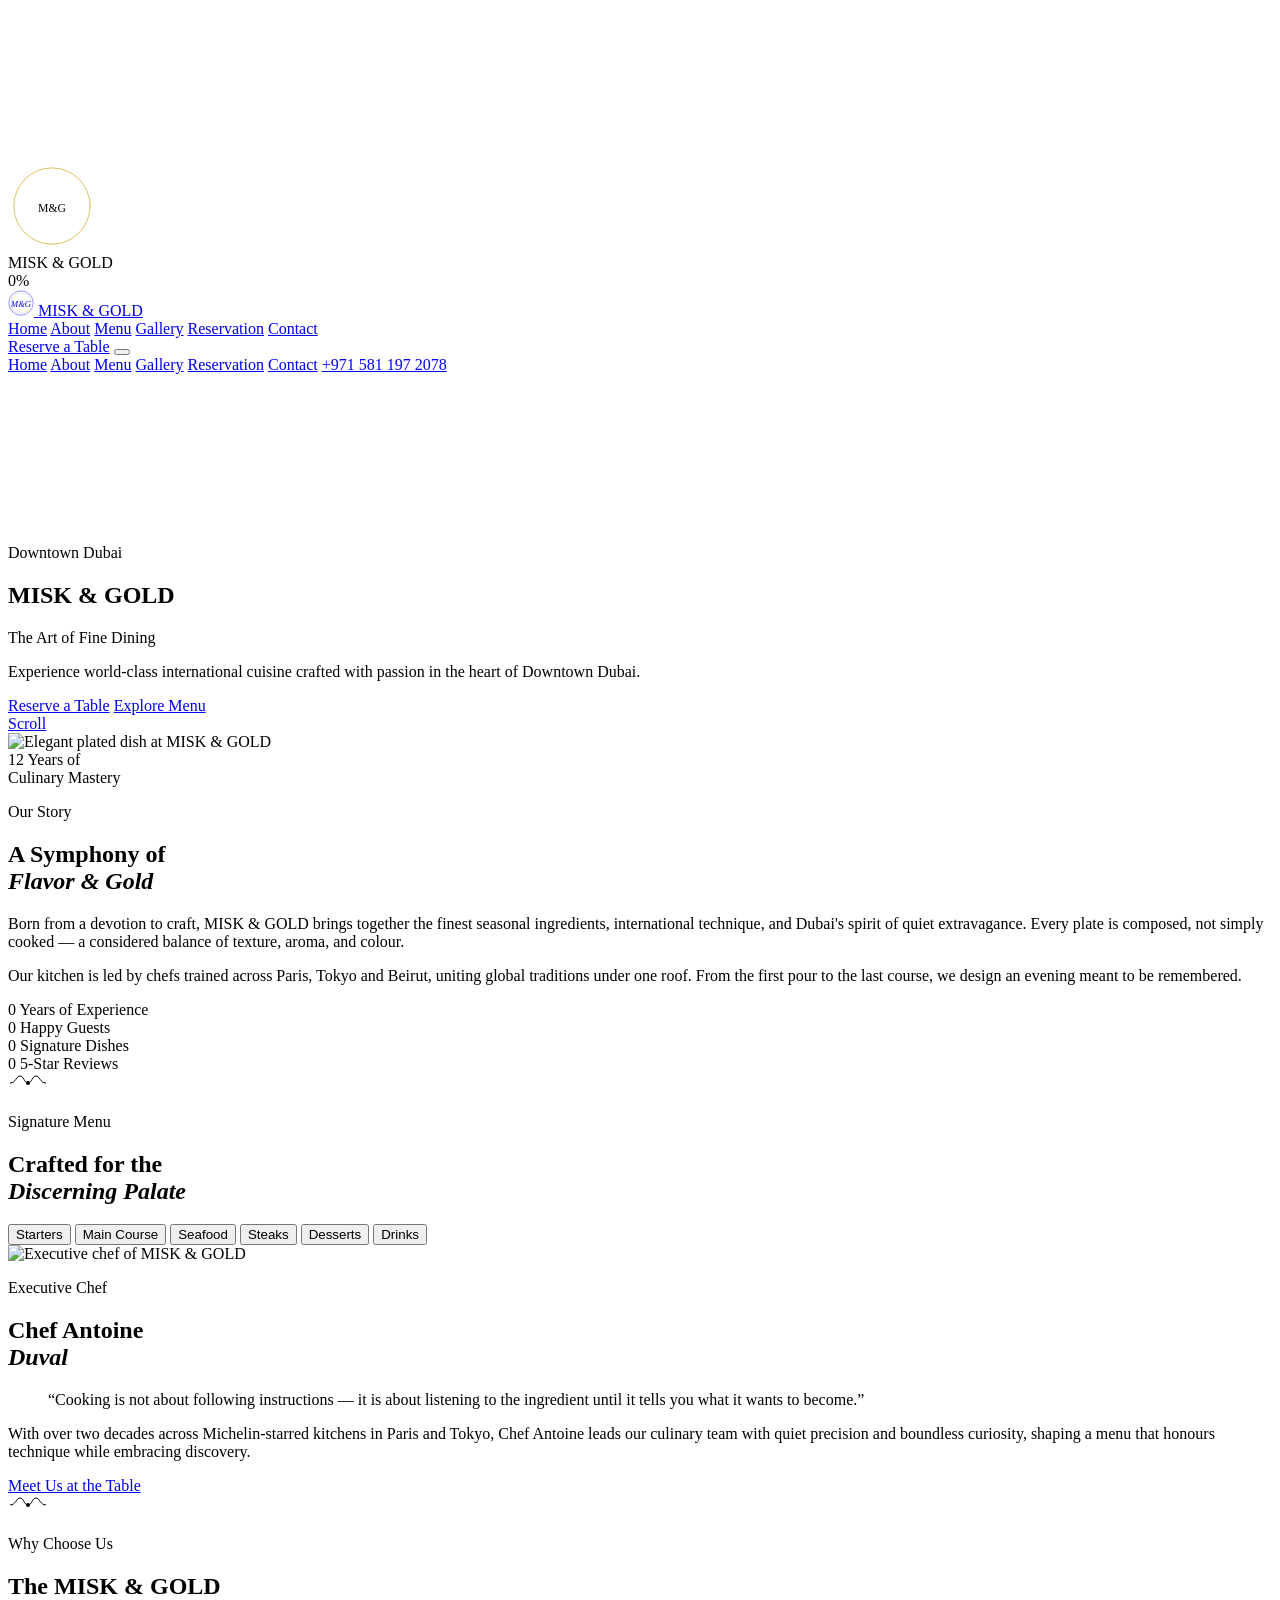
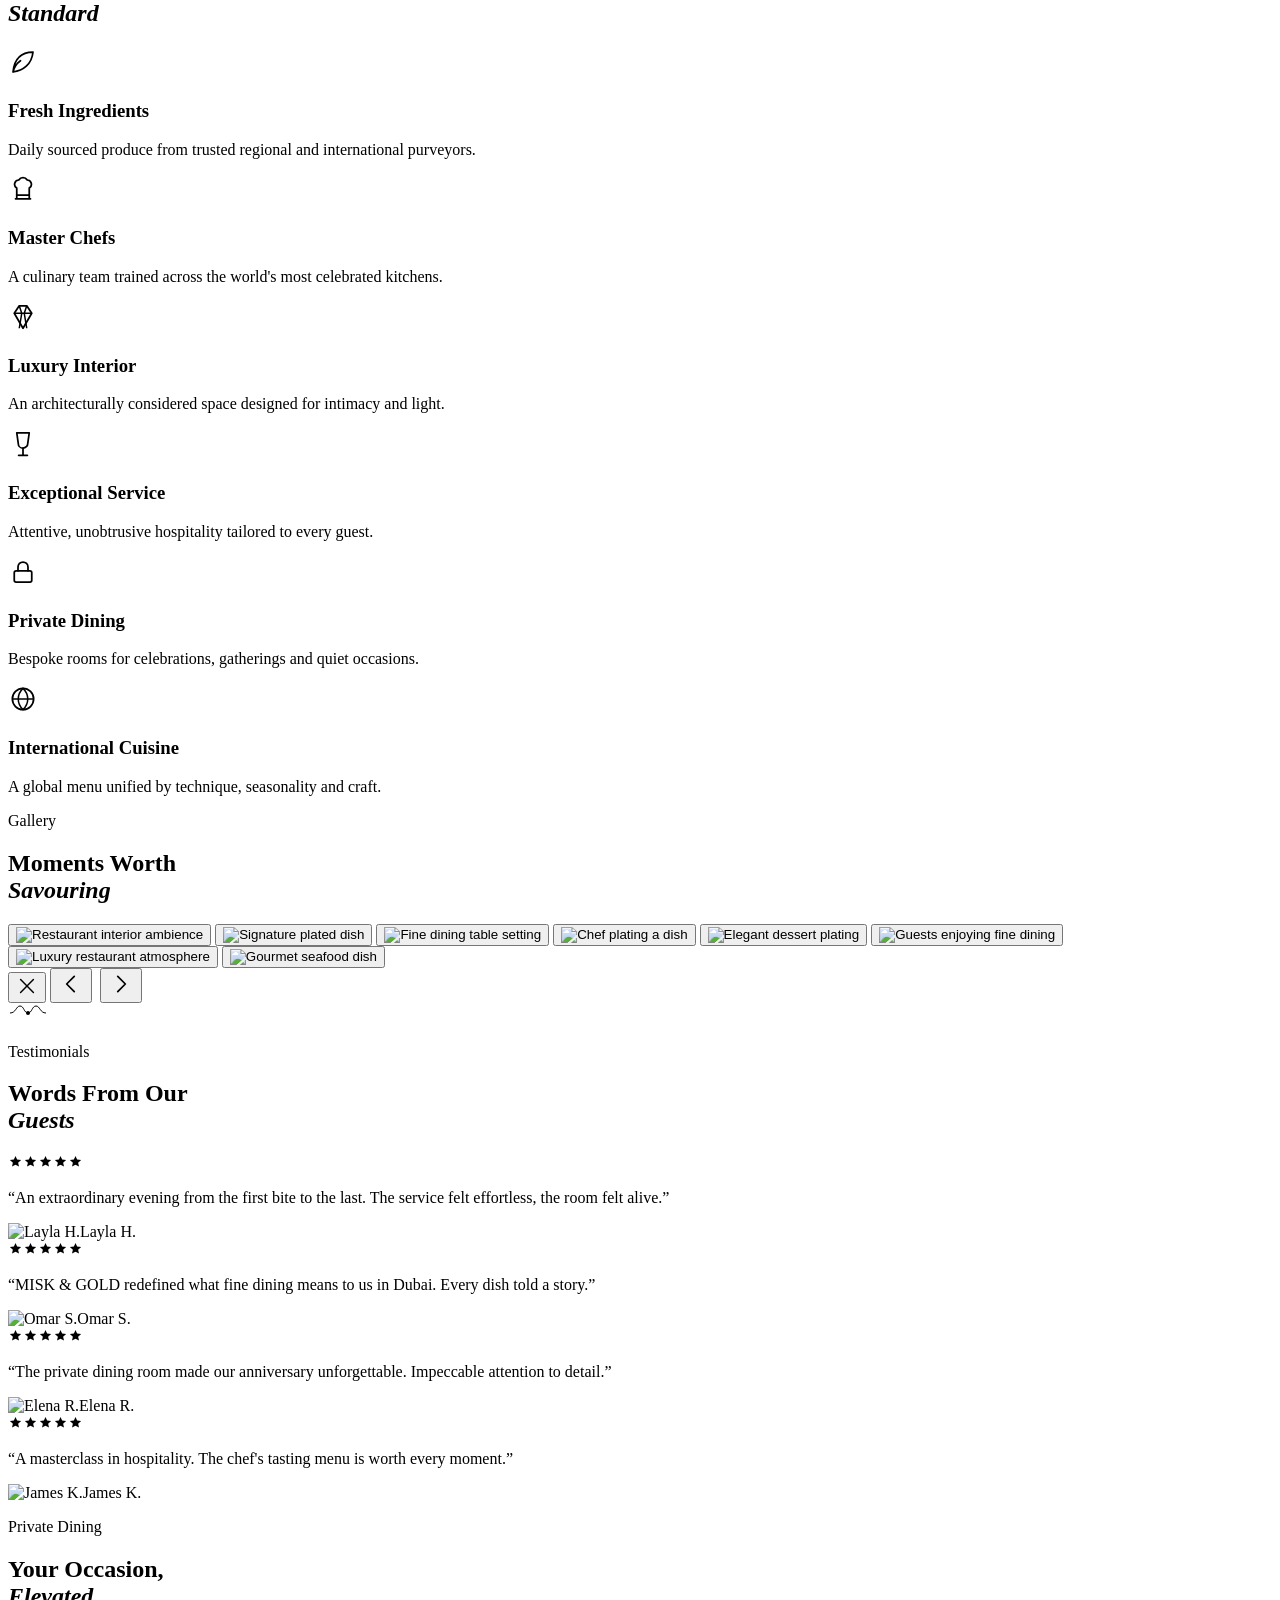
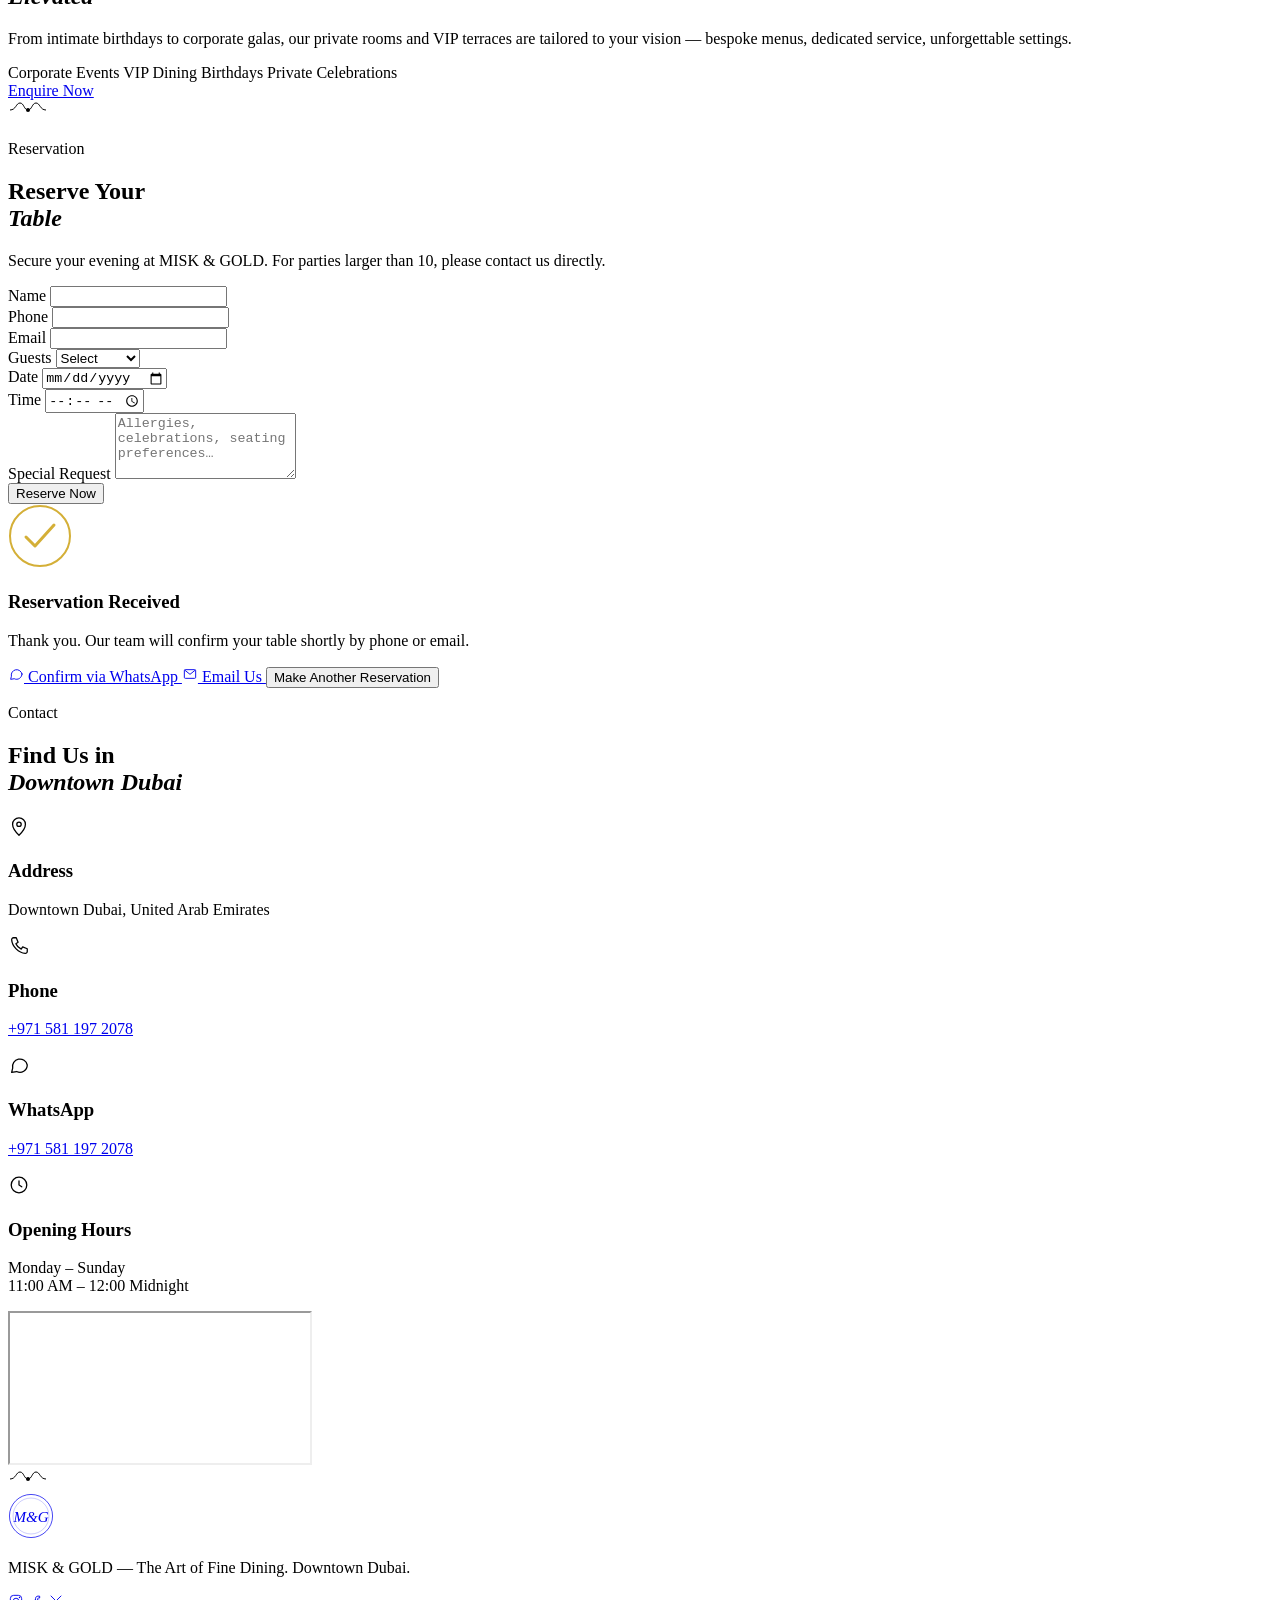
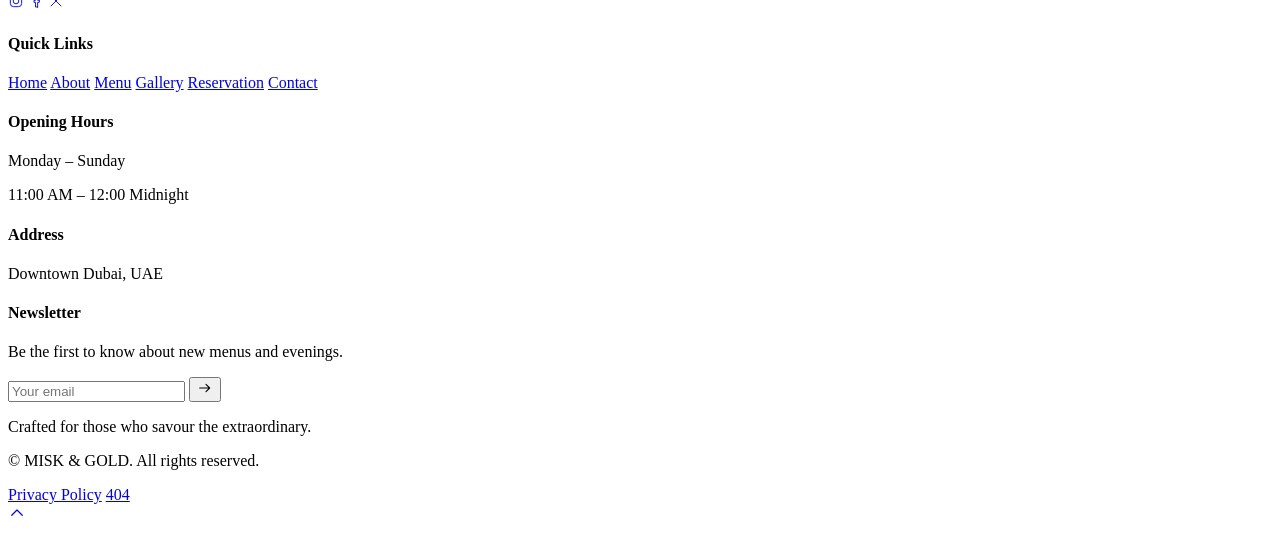
==== index.html @ f3e55f55 "Rename index (11).html to index.html" ====
<!DOCTYPE html>
<html lang="en">
<head>
<meta charset="UTF-8">
<meta name="viewport" content="width=device-width, initial-scale=1.0">
<title>MISK & GOLD — The Art of Fine Dining | Downtown Dubai</title>
<meta name="description" content="MISK & GOLD is an international fine dining restaurant in the heart of Downtown Dubai. Experience world-class cuisine, master chefs, and an unforgettable luxury atmosphere.">
<meta name="keywords" content="fine dining Dubai, luxury restaurant Downtown Dubai, MISK & GOLD, best restaurant Dubai, international cuisine">

<meta property="og:type" content="restaurant.restaurant">
<meta property="og:title" content="MISK & GOLD — The Art of Fine Dining">
<meta property="og:description" content="An international fine dining destination in Downtown Dubai. Reserve your table for an unforgettable culinary journey.">
<meta property="og:image" content="https://images.unsplash.com/photo-1414235077428-338989a2e8c0?q=80&w=1200&auto=format&fit=crop">
<meta property="og:locale" content="en_AE">

<meta name="twitter:card" content="summary_large_image">
<meta name="twitter:title" content="MISK & GOLD — The Art of Fine Dining">
<meta name="twitter:description" content="An international fine dining destination in Downtown Dubai.">
<meta name="twitter:image" content="https://images.unsplash.com/photo-1414235077428-338989a2e8c0?q=80&w=1200&auto=format&fit=crop">

<script type="application/ld+json">
{
  "@context": "https://schema.org",
  "@type": "Restaurant",
  "name": "MISK & GOLD",
  "servesCuisine": "International",
  "priceRange": "$$$$",
  "telephone": "+9715811972078",
  "address": {
    "@type": "PostalAddress",
    "addressLocality": "Downtown Dubai",
    "addressCountry": "AE"
  },
  "openingHours": "Mo-Su 11:00-24:00"
}
</script>

<link rel="preconnect" href="https://fonts.googleapis.com">
<link rel="preconnect" href="https://fonts.gstatic.com" crossorigin>
<link href="https://fonts.googleapis.com/css2?family=Cormorant+Garamond:ital,wght@0,300;0,400;0,500;0,600;0,700;1,400;1,500&family=Inter:wght@300;400;500;600;700&display=swap" rel="stylesheet">

<link rel="stylesheet" href="css/style.css">
<link rel="icon" type="image/svg+xml" href="assets/favicon.svg">
<link rel="apple-touch-icon" href="assets/favicon.svg">
</head>
<body>

<!-- ================= ICON & LOGO SPRITE ================= -->
<svg class="icon-sprite" aria-hidden="true" focusable="false">
  <defs>
    <symbol id="logo-mark" viewBox="0 0 64 64">
      <circle cx="32" cy="32" r="30" fill="none" stroke="currentColor" stroke-width="1"/>
      <circle cx="32" cy="32" r="25" fill="none" stroke="currentColor" stroke-width="0.5" opacity="0.55"/>
      <text x="32" y="41" text-anchor="middle" font-family="Georgia, 'Times New Roman', serif" font-size="21" font-style="italic" fill="currentColor">M&amp;G</text>
    </symbol>

    <symbol id="icon-leaf" viewBox="0 0 24 24"><path fill="none" stroke="currentColor" stroke-width="1.4" stroke-linecap="round" stroke-linejoin="round" d="M4 20c8-1 15-6 16-16-10 0-15 6-16 16Zm0 0c1-4 3-7 6-9"/></symbol>
    <symbol id="icon-chef" viewBox="0 0 24 24"><path fill="none" stroke="currentColor" stroke-width="1.4" stroke-linecap="round" stroke-linejoin="round" d="M7 10.5A3.5 3.5 0 0 1 8.6 4a4 4 0 0 1 6.8 0 3.5 3.5 0 0 1 1.6 6.5V16H7v-5.5Z"/><path fill="none" stroke="currentColor" stroke-width="1.4" stroke-linecap="round" d="M6 19h12M7 16v3M17 16v3"/></symbol>
    <symbol id="icon-diamond" viewBox="0 0 24 24"><path fill="none" stroke="currentColor" stroke-width="1.4" stroke-linejoin="round" d="M5 9 9 3h6l4 6-7 12L5 9Z"/><path fill="none" stroke="currentColor" stroke-width="1.2" d="M5 9h14M9 3l2 6-2 12M15 3l-2 6 2 12"/></symbol>
    <symbol id="icon-glass" viewBox="0 0 24 24"><path fill="none" stroke="currentColor" stroke-width="1.4" stroke-linecap="round" stroke-linejoin="round" d="M7 3h10l-1.2 8.5a3.8 3.8 0 0 1-7.6 0L7 3Z"/><path fill="none" stroke="currentColor" stroke-width="1.4" stroke-linecap="round" d="M12 15.5V21M8.5 21h7"/></symbol>
    <symbol id="icon-lock" viewBox="0 0 24 24"><rect x="5" y="11" width="14" height="9" rx="1.5" fill="none" stroke="currentColor" stroke-width="1.4"/><path fill="none" stroke="currentColor" stroke-width="1.4" stroke-linecap="round" d="M8 11V8a4 4 0 0 1 8 0v3"/></symbol>
    <symbol id="icon-globe" viewBox="0 0 24 24"><circle cx="12" cy="12" r="8.5" fill="none" stroke="currentColor" stroke-width="1.4"/><path fill="none" stroke="currentColor" stroke-width="1.2" d="M3.5 12h17M12 3.5c2.5 2.4 3.8 5.4 3.8 8.5s-1.3 6.1-3.8 8.5c-2.5-2.4-3.8-5.4-3.8-8.5S9.5 5.9 12 3.5Z"/></symbol>

    <symbol id="icon-pin" viewBox="0 0 24 24"><path fill="none" stroke="currentColor" stroke-width="1.4" stroke-linejoin="round" d="M12 21s7-6.7 7-12a7 7 0 1 0-14 0c0 5.3 7 12 7 12Z"/><circle cx="12" cy="9" r="2.4" fill="none" stroke="currentColor" stroke-width="1.4"/></symbol>
    <symbol id="icon-phone" viewBox="0 0 24 24"><path fill="none" stroke="currentColor" stroke-width="1.4" stroke-linecap="round" stroke-linejoin="round" d="M6 3h3l2 5-2.4 1.6a11 11 0 0 0 5.8 5.8L16 13l5 2v3a2 2 0 0 1-2.2 2C11.6 19.6 4.4 12.4 4 5.2A2 2 0 0 1 6 3Z"/></symbol>
    <symbol id="icon-chat" viewBox="0 0 24 24"><path fill="none" stroke="currentColor" stroke-width="1.4" stroke-linecap="round" stroke-linejoin="round" d="M21 12a8 8 0 0 1-11.6 7.1L4 20l1.1-4.7A8 8 0 1 1 21 12Z"/></symbol>
    <symbol id="icon-clock" viewBox="0 0 24 24"><circle cx="12" cy="12" r="8.5" fill="none" stroke="currentColor" stroke-width="1.4"/><path fill="none" stroke="currentColor" stroke-width="1.4" stroke-linecap="round" d="M12 7.5V12l3 2"/></symbol>
    <symbol id="icon-mail" viewBox="0 0 24 24"><rect x="3.5" y="5.5" width="17" height="13" rx="1.5" fill="none" stroke="currentColor" stroke-width="1.4"/><path fill="none" stroke="currentColor" stroke-width="1.4" stroke-linecap="round" stroke-linejoin="round" d="m4.5 6.5 7.5 6 7.5-6"/></symbol>

    <symbol id="icon-instagram" viewBox="0 0 24 24"><rect x="3.5" y="3.5" width="17" height="17" rx="5" fill="none" stroke="currentColor" stroke-width="1.4"/><circle cx="12" cy="12" r="4.2" fill="none" stroke="currentColor" stroke-width="1.4"/><circle cx="17.2" cy="6.8" r="1" fill="currentColor"/></symbol>
    <symbol id="icon-facebook" viewBox="0 0 24 24"><path fill="none" stroke="currentColor" stroke-width="1.4" stroke-linecap="round" stroke-linejoin="round" d="M14.5 21v-7h2.4l.4-3H14.5V9c0-.9.2-1.5 1.6-1.5H17.5V4.8c-.3 0-1.2-.1-2.3-.1-2.3 0-3.9 1.4-3.9 3.9V11H9v3h2.3v7h3.2Z"/></symbol>
    <symbol id="icon-x" viewBox="0 0 24 24"><path fill="none" stroke="currentColor" stroke-width="1.4" stroke-linecap="round" stroke-linejoin="round" d="m4.5 4.5 15 15m0-15-15 15"/></symbol>

    <symbol id="icon-arrow-right" viewBox="0 0 24 24"><path fill="none" stroke="currentColor" stroke-width="1.6" stroke-linecap="round" stroke-linejoin="round" d="M4 12h15m0 0-5.5-5.5M19 12l-5.5 5.5"/></symbol>
    <symbol id="icon-chevron-up" viewBox="0 0 24 24"><path fill="none" stroke="currentColor" stroke-width="1.6" stroke-linecap="round" stroke-linejoin="round" d="m5 15 7-7 7 7"/></symbol>
    <symbol id="icon-chevron-left" viewBox="0 0 24 24"><path fill="none" stroke="currentColor" stroke-width="1.6" stroke-linecap="round" stroke-linejoin="round" d="m15 5-7 7 7 7"/></symbol>
    <symbol id="icon-chevron-right" viewBox="0 0 24 24"><path fill="none" stroke="currentColor" stroke-width="1.6" stroke-linecap="round" stroke-linejoin="round" d="m9 5 7 7-7 7"/></symbol>
    <symbol id="icon-close" viewBox="0 0 24 24"><path fill="none" stroke="currentColor" stroke-width="1.6" stroke-linecap="round" d="m5 5 14 14m0-14L5 19"/></symbol>
    <symbol id="icon-star" viewBox="0 0 24 24"><path fill="currentColor" d="m12 3 2.6 5.9 6.4.6-4.8 4.3 1.4 6.3L12 17l-5.6 3.1 1.4-6.3L3 9.5l6.4-.6L12 3Z"/></symbol>
    <symbol id="icon-view" viewBox="0 0 24 24"><path fill="none" stroke="currentColor" stroke-width="1.4" stroke-linecap="round" stroke-linejoin="round" d="M2.5 12S6 5.5 12 5.5 21.5 12 21.5 12 18 18.5 12 18.5 2.5 12 2.5 12Z"/><circle cx="12" cy="12" r="2.6" fill="none" stroke="currentColor" stroke-width="1.4"/></symbol>
    <symbol id="icon-flourish" viewBox="0 0 40 20"><path fill="none" stroke="currentColor" stroke-width="1" d="M2 10c6 0 6-7 10-7s4 7 8 7 4-7 8-7 4 7 10 7"/><circle cx="20" cy="10" r="2" fill="currentColor"/></symbol>
  </defs>
</svg>

<!-- ================= SCROLL PROGRESS ================= -->
<div class="scroll-progress" id="scrollProgress" aria-hidden="true"></div>

<!-- ================= AMBIENT MOUSE GLOW ================= -->
<div class="mouse-glow" id="mouseGlow" aria-hidden="true"></div>

<!-- ================= CUSTOM CURSOR ================= -->
<div class="cursor-dot" aria-hidden="true"></div>
<div class="cursor-ring" aria-hidden="true"></div>

<!-- ================= LOADING SCREEN ================= -->
<div class="loader" id="loader" role="status" aria-live="polite">
  <div class="loader-sparkles" id="loaderSparkles" aria-hidden="true"></div>
  <div class="loader-inner">
    <svg class="loader-mark" viewBox="0 0 120 120" width="88" height="88" aria-hidden="true">
      <circle cx="60" cy="60" r="52" fill="none" stroke="rgba(212,175,55,0.18)" stroke-width="1"/>
      <circle class="loader-ring" cx="60" cy="60" r="52" fill="none" stroke="#D4AF37" stroke-width="1" stroke-linecap="round"/>
      <text x="60" y="68" text-anchor="middle" class="loader-letter">M&amp;G</text>
    </svg>
    <div class="loader-word loader-shine">MISK <span>&amp;</span> GOLD</div>
    <div class="loader-bar"><span id="loaderProgress"></span></div>
    <div class="loader-pct" id="loaderPct">0%</div>
  </div>
</div>

<!-- ================= NAVIGATION ================= -->
<header class="site-nav" id="siteNav">
  <div class="nav-inner">
    <a href="#home" class="nav-logo" aria-label="MISK & GOLD home">
      <span class="logo-mark"><svg class="icon" width="26" height="26"><use href="#logo-mark"></use></svg></span>
      <span class="logo-word">MISK &amp; GOLD</span>
    </a>

    <nav class="nav-links" id="navLinks" aria-label="Primary">
      <a href="#home" class="nav-link active">Home</a>
      <a href="#about" class="nav-link">About</a>
      <a href="#menu" class="nav-link">Menu</a>
      <a href="#gallery" class="nav-link">Gallery</a>
      <a href="#reservation" class="nav-link">Reservation</a>
      <a href="#contact" class="nav-link">Contact</a>
    </nav>

    <div class="nav-actions">
      <a href="#reservation" class="btn btn-gold btn-small">Reserve a Table</a>
      <button class="nav-burger" id="navBurger" aria-label="Open menu" aria-expanded="false" aria-controls="mobileMenu">
        <span></span><span></span><span></span>
      </button>
    </div>
  </div>
</header>

<!-- Mobile menu -->
<div class="mobile-menu" id="mobileMenu">
  <a href="#home" class="mobile-link">Home</a>
  <a href="#about" class="mobile-link">About</a>
  <a href="#menu" class="mobile-link">Menu</a>
  <a href="#gallery" class="mobile-link">Gallery</a>
  <a href="#reservation" class="mobile-link">Reservation</a>
  <a href="#contact" class="mobile-link">Contact</a>
  <a href="tel:+9715811972078" class="mobile-link mobile-phone">+971 581 197 2078</a>
</div>

<main>

<!-- ================= HERO ================= -->
<section class="hero" id="home">
  <div class="hero-media" id="heroMedia">
    <video class="hero-video" autoplay muted loop playsinline poster="https://images.unsplash.com/photo-1414235077428-338989a2e8c0?q=80&w=1600&auto=format&fit=crop">
      <source src="https://cdn.coverr.co/videos/coverr-chef-preparing-a-dish-6142/1080p.mp4" type="video/mp4">
      <source src="https://cdn.coverr.co/videos/coverr-preparing-a-fine-meal-2632/1080p.mp4" type="video/mp4">
    </video>
    <div class="hero-glow" aria-hidden="true"></div>
    <div class="hero-rays" aria-hidden="true"></div>
    <div class="hero-fog" aria-hidden="true"></div>
    <div class="hero-overlay"></div>
    <div class="hero-vignette"></div>
    <div class="hero-particles" id="heroParticles" aria-hidden="true"></div>
  </div>

  <div class="hero-content">
    <p class="eyebrow reveal-up" data-delay="0">Downtown Dubai</p>
    <h1 class="hero-title">
      <span class="line split-letters" data-delay="1">MISK</span>
      <span class="line split-letters gold-serif" data-delay="2">&amp; GOLD</span>
      <span class="title-sparkle s1" aria-hidden="true"></span>
      <span class="title-sparkle s2" aria-hidden="true"></span>
      <span class="title-sparkle s3" aria-hidden="true"></span>
    </h1>
    <p class="hero-sub reveal-up" data-delay="5">The Art of Fine Dining</p>
    <p class="hero-desc reveal-up" data-delay="6">Experience world-class international cuisine crafted with passion in the heart of Downtown&nbsp;Dubai.</p>

    <div class="hero-actions">
      <a href="#reservation" class="btn btn-gold reveal-up" data-delay="7">Reserve a Table</a>
      <a href="#menu" class="btn btn-ghost reveal-up" data-delay="8">Explore Menu</a>
    </div>
  </div>

  <a href="#about" class="scroll-indicator" aria-label="Scroll to about section">
    <span class="scroll-line"></span>
    <span class="scroll-text">Scroll</span>
  </a>
</section>

<!-- ================= ABOUT ================= -->
<section class="about" id="about">
  <div class="section-inner about-grid">
    <div class="about-media reveal" data-anim="scale">
      <img src="https://images.unsplash.com/photo-1550966871-3ed3cdb5ed0c?q=80&w=1200&auto=format&fit=crop" alt="Elegant plated dish at MISK &amp; GOLD" loading="lazy" width="900" height="1100">
      <div class="about-frame" aria-hidden="true"></div>
      <div class="about-badge">
        <span class="badge-num">12</span>
        <span class="badge-text">Years of<br>Culinary Mastery</span>
      </div>
    </div>

    <div class="about-copy">
      <p class="eyebrow reveal">Our Story</p>
      <h2 class="section-title reveal">A Symphony of<br><em>Flavor &amp; Gold</em></h2>
      <p class="body-text reveal">Born from a devotion to craft, MISK &amp; GOLD brings together the finest seasonal ingredients, international technique, and Dubai's spirit of quiet extravagance. Every plate is composed, not simply cooked — a considered balance of texture, aroma, and colour.</p>
      <p class="body-text reveal">Our kitchen is led by chefs trained across Paris, Tokyo and Beirut, uniting global traditions under one roof. From the first pour to the last course, we design an evening meant to be remembered.</p>

      <div class="about-stats">
        <div class="stat reveal">
          <span class="stat-num" data-count="12">0</span>
          <span class="stat-label">Years of Experience</span>
        </div>
        <div class="stat reveal">
          <span class="stat-num" data-count="48000">0</span>
          <span class="stat-label">Happy Guests</span>
        </div>
        <div class="stat reveal">
          <span class="stat-num" data-count="65">0</span>
          <span class="stat-label">Signature Dishes</span>
        </div>
        <div class="stat reveal">
          <span class="stat-num" data-count="5">0</span>
          <span class="stat-label">5-Star Reviews</span>
        </div>
      </div>
    </div>
  </div>
</section>

<div class="gold-divider" aria-hidden="true"><span></span><svg class="icon flourish" width="40" height="20"><use href="#icon-flourish"></use></svg><span></span></div>

<!-- ================= SIGNATURE MENU ================= -->
<section class="menu-section" id="menu">
  <div class="particles-layer" data-particles="6" aria-hidden="true"></div>
  <div class="section-inner">
    <div class="section-head center">
      <p class="eyebrow reveal">Signature Menu</p>
      <h2 class="section-title reveal">Crafted for the<br><em>Discerning Palate</em></h2>
    </div>

    <div class="menu-tabs reveal" role="tablist" aria-label="Menu categories">
      <button class="menu-tab active" data-cat="starters" role="tab" aria-selected="true">Starters</button>
      <button class="menu-tab" data-cat="mains" role="tab" aria-selected="false">Main Course</button>
      <button class="menu-tab" data-cat="seafood" role="tab" aria-selected="false">Seafood</button>
      <button class="menu-tab" data-cat="steaks" role="tab" aria-selected="false">Steaks</button>
      <button class="menu-tab" data-cat="desserts" role="tab" aria-selected="false">Desserts</button>
      <button class="menu-tab" data-cat="drinks" role="tab" aria-selected="false">Drinks</button>
    </div>

    <div class="menu-grid" id="menuGrid"><!-- injected by JS --></div>
  </div>
</section>

<!-- ================= CHEF ================= -->
<section class="chef-section">
  <div class="section-inner chef-grid">
    <div class="chef-media reveal" data-anim="scale">
      <img src="https://images.unsplash.com/photo-1583394293214-28ded15ee548?q=80&w=1000&auto=format&fit=crop" alt="Executive chef of MISK &amp; GOLD" loading="lazy" width="800" height="1000">
    </div>
    <div class="chef-copy">
      <p class="eyebrow reveal">Executive Chef</p>
      <h2 class="section-title reveal">Chef Antoine<br><em>Duval</em></h2>
      <blockquote class="chef-quote reveal">&ldquo;Cooking is not about following instructions — it is about listening to the ingredient until it tells you what it wants to become.&rdquo;</blockquote>
      <p class="body-text reveal">With over two decades across Michelin-starred kitchens in Paris and Tokyo, Chef Antoine leads our culinary team with quiet precision and boundless curiosity, shaping a menu that honours technique while embracing discovery.</p>
      <a href="#reservation" class="btn btn-outline reveal">Meet Us at the Table</a>
    </div>
  </div>
</section>

<div class="gold-divider" aria-hidden="true"><span></span><svg class="icon flourish" width="40" height="20"><use href="#icon-flourish"></use></svg><span></span></div>

<!-- ================= WHY CHOOSE US ================= -->
<section class="why-section">
  <div class="section-inner">
    <div class="section-head center">
      <p class="eyebrow reveal">Why Choose Us</p>
      <h2 class="section-title reveal">The MISK &amp; GOLD<br><em>Standard</em></h2>
    </div>

    <div class="why-grid">
      <div class="why-card reveal">
        <div class="why-icon" aria-hidden="true"><svg class="icon" width="30" height="30"><use href="#icon-leaf"></use></svg></div>
        <h3>Fresh Ingredients</h3>
        <p>Daily sourced produce from trusted regional and international purveyors.</p>
      </div>
      <div class="why-card reveal">
        <div class="why-icon" aria-hidden="true"><svg class="icon" width="30" height="30"><use href="#icon-chef"></use></svg></div>
        <h3>Master Chefs</h3>
        <p>A culinary team trained across the world's most celebrated kitchens.</p>
      </div>
      <div class="why-card reveal">
        <div class="why-icon" aria-hidden="true"><svg class="icon" width="30" height="30"><use href="#icon-diamond"></use></svg></div>
        <h3>Luxury Interior</h3>
        <p>An architecturally considered space designed for intimacy and light.</p>
      </div>
      <div class="why-card reveal">
        <div class="why-icon" aria-hidden="true"><svg class="icon" width="30" height="30"><use href="#icon-glass"></use></svg></div>
        <h3>Exceptional Service</h3>
        <p>Attentive, unobtrusive hospitality tailored to every guest.</p>
      </div>
      <div class="why-card reveal">
        <div class="why-icon" aria-hidden="true"><svg class="icon" width="30" height="30"><use href="#icon-lock"></use></svg></div>
        <h3>Private Dining</h3>
        <p>Bespoke rooms for celebrations, gatherings and quiet occasions.</p>
      </div>
      <div class="why-card reveal">
        <div class="why-icon" aria-hidden="true"><svg class="icon" width="30" height="30"><use href="#icon-globe"></use></svg></div>
        <h3>International Cuisine</h3>
        <p>A global menu unified by technique, seasonality and craft.</p>
      </div>
    </div>
  </div>
</section>

<!-- ================= GALLERY ================= -->
<section class="gallery-section" id="gallery">
  <div class="section-inner">
    <div class="section-head center">
      <p class="eyebrow reveal">Gallery</p>
      <h2 class="section-title reveal">Moments Worth<br><em>Savouring</em></h2>
    </div>

    <div class="masonry" id="masonryGrid">
      <button class="masonry-item reveal" data-full="https://images.unsplash.com/photo-1414235077428-338989a2e8c0?q=80&w=1600&auto=format&fit=crop">
        <img src="https://images.unsplash.com/photo-1414235077428-338989a2e8c0?q=80&w=700&auto=format&fit=crop" alt="Restaurant interior ambience" loading="lazy">
      </button>
      <button class="masonry-item tall reveal" data-full="https://images.unsplash.com/photo-1544025162-d76694265947?q=80&w=1600&auto=format&fit=crop">
        <img src="https://images.unsplash.com/photo-1544025162-d76694265947?q=80&w=700&auto=format&fit=crop" alt="Signature plated dish" loading="lazy">
      </button>
      <button class="masonry-item reveal" data-full="https://images.unsplash.com/photo-1600891964092-4316c288032e?q=80&w=1600&auto=format&fit=crop">
        <img src="https://images.unsplash.com/photo-1600891964092-4316c288032e?q=80&w=700&auto=format&fit=crop" alt="Fine dining table setting" loading="lazy">
      </button>
      <button class="masonry-item reveal" data-full="https://images.unsplash.com/photo-1517248135467-4c7edcad34c4?q=80&w=1600&auto=format&fit=crop">
        <img src="https://images.unsplash.com/photo-1517248135467-4c7edcad34c4?q=80&w=700&auto=format&fit=crop" alt="Chef plating a dish" loading="lazy">
      </button>
      <button class="masonry-item tall reveal" data-full="https://images.unsplash.com/photo-1551218808-94e220e084d2?q=80&w=1600&auto=format&fit=crop">
        <img src="https://images.unsplash.com/photo-1551218808-94e220e084d2?q=80&w=700&auto=format&fit=crop" alt="Elegant dessert plating" loading="lazy">
      </button>
      <button class="masonry-item reveal" data-full="https://images.unsplash.com/photo-1559339352-11d035aa65de?q=80&w=1600&auto=format&fit=crop">
        <img src="https://images.unsplash.com/photo-1559339352-11d035aa65de?q=80&w=700&auto=format&fit=crop" alt="Guests enjoying fine dining" loading="lazy">
      </button>
      <button class="masonry-item reveal" data-full="https://images.unsplash.com/photo-1467003909585-2f8a72700288?q=80&w=1600&auto=format&fit=crop">
        <img src="https://images.unsplash.com/photo-1467003909585-2f8a72700288?q=80&w=700&auto=format&fit=crop" alt="Luxury restaurant atmosphere" loading="lazy">
      </button>
      <button class="masonry-item tall reveal" data-full="https://images.unsplash.com/photo-1544148103-0773bf10d330?q=80&w=1600&auto=format&fit=crop">
        <img src="https://images.unsplash.com/photo-1544148103-0773bf10d330?q=80&w=700&auto=format&fit=crop" alt="Gourmet seafood dish" loading="lazy">
      </button>
    </div>
  </div>
</section>

<!-- Lightbox -->
<div class="lightbox" id="lightbox" aria-hidden="true">
  <button class="lightbox-close" id="lightboxClose" aria-label="Close image viewer"><svg class="icon" width="22" height="22"><use href="#icon-close"></use></svg></button>
  <button class="lightbox-nav prev" id="lightboxPrev" aria-label="Previous image"><svg class="icon" width="26" height="26"><use href="#icon-chevron-left"></use></svg></button>
  <img src="" alt="" id="lightboxImg">
  <button class="lightbox-nav next" id="lightboxNext" aria-label="Next image"><svg class="icon" width="26" height="26"><use href="#icon-chevron-right"></use></svg></button>
</div>

<div class="gold-divider" aria-hidden="true"><span></span><svg class="icon flourish" width="40" height="20"><use href="#icon-flourish"></use></svg><span></span></div>

<!-- ================= TESTIMONIALS ================= -->
<section class="testimonial-section">
  <div class="particles-layer" data-particles="5" aria-hidden="true"></div>
  <div class="section-inner">
    <div class="section-head center">
      <p class="eyebrow reveal">Testimonials</p>
      <h2 class="section-title reveal">Words From Our<br><em>Guests</em></h2>
    </div>

    <div class="testimonial-slider reveal">
      <div class="testimonial-track" id="testTrack">
        <div class="testimonial-card">
          <div class="stars" aria-label="5 out of 5 stars"><svg class="icon star" width="15" height="15"><use href="#icon-star"></use></svg><svg class="icon star" width="15" height="15"><use href="#icon-star"></use></svg><svg class="icon star" width="15" height="15"><use href="#icon-star"></use></svg><svg class="icon star" width="15" height="15"><use href="#icon-star"></use></svg><svg class="icon star" width="15" height="15"><use href="#icon-star"></use></svg></div>
          <p>&ldquo;An extraordinary evening from the first bite to the last. The service felt effortless, the room felt alive.&rdquo;</p>
          <div class="test-meta"><img class="test-avatar" src="https://images.unsplash.com/photo-1544005313-94ddf0286df2?q=80&w=160&auto=format&fit=crop" alt="Layla H." loading="lazy" width="44" height="44"><span class="test-name">Layla H.</span></div>
        </div>
        <div class="testimonial-card">
          <div class="stars" aria-label="5 out of 5 stars"><svg class="icon star" width="15" height="15"><use href="#icon-star"></use></svg><svg class="icon star" width="15" height="15"><use href="#icon-star"></use></svg><svg class="icon star" width="15" height="15"><use href="#icon-star"></use></svg><svg class="icon star" width="15" height="15"><use href="#icon-star"></use></svg><svg class="icon star" width="15" height="15"><use href="#icon-star"></use></svg></div>
          <p>&ldquo;MISK &amp; GOLD redefined what fine dining means to us in Dubai. Every dish told a story.&rdquo;</p>
          <div class="test-meta"><img class="test-avatar" src="https://images.unsplash.com/photo-1500648767791-00dcc994a43e?q=80&w=160&auto=format&fit=crop" alt="Omar S." loading="lazy" width="44" height="44"><span class="test-name">Omar S.</span></div>
        </div>
        <div class="testimonial-card">
          <div class="stars" aria-label="5 out of 5 stars"><svg class="icon star" width="15" height="15"><use href="#icon-star"></use></svg><svg class="icon star" width="15" height="15"><use href="#icon-star"></use></svg><svg class="icon star" width="15" height="15"><use href="#icon-star"></use></svg><svg class="icon star" width="15" height="15"><use href="#icon-star"></use></svg><svg class="icon star" width="15" height="15"><use href="#icon-star"></use></svg></div>
          <p>&ldquo;The private dining room made our anniversary unforgettable. Impeccable attention to detail.&rdquo;</p>
          <div class="test-meta"><img class="test-avatar" src="https://images.unsplash.com/photo-1487412720507-e7ab37603c6f?q=80&w=160&auto=format&fit=crop" alt="Elena R." loading="lazy" width="44" height="44"><span class="test-name">Elena R.</span></div>
        </div>
        <div class="testimonial-card">
          <div class="stars" aria-label="5 out of 5 stars"><svg class="icon star" width="15" height="15"><use href="#icon-star"></use></svg><svg class="icon star" width="15" height="15"><use href="#icon-star"></use></svg><svg class="icon star" width="15" height="15"><use href="#icon-star"></use></svg><svg class="icon star" width="15" height="15"><use href="#icon-star"></use></svg><svg class="icon star" width="15" height="15"><use href="#icon-star"></use></svg></div>
          <p>&ldquo;A masterclass in hospitality. The chef's tasting menu is worth every moment.&rdquo;</p>
          <div class="test-meta"><img class="test-avatar" src="https://images.unsplash.com/photo-1560250097-0b93528c311a?q=80&w=160&auto=format&fit=crop" alt="James K." loading="lazy" width="44" height="44"><span class="test-name">James K.</span></div>
        </div>
      </div>
      <div class="testimonial-dots" id="testDots"></div>
    </div>
  </div>
</section>

<!-- ================= PRIVATE DINING ================= -->
<section class="private-section">
  <div class="private-overlay"></div>
  <div class="section-inner private-content">
    <p class="eyebrow reveal">Private Dining</p>
    <h2 class="section-title reveal">Your Occasion,<br><em>Elevated</em></h2>
    <p class="body-text reveal">From intimate birthdays to corporate galas, our private rooms and VIP terraces are tailored to your vision — bespoke menus, dedicated service, unforgettable settings.</p>
    <div class="private-tags reveal">
      <span>Corporate Events</span>
      <span>VIP Dining</span>
      <span>Birthdays</span>
      <span>Private Celebrations</span>
    </div>
    <a href="#contact" class="btn btn-gold reveal">Enquire Now</a>
  </div>
</section>

<div class="gold-divider on-dark" aria-hidden="true"><span></span><svg class="icon flourish" width="40" height="20"><use href="#icon-flourish"></use></svg><span></span></div>

<!-- ================= RESERVATION ================= -->
<section class="reservation-section" id="reservation">
  <div class="section-inner">
    <div class="section-head center">
      <p class="eyebrow reveal">Reservation</p>
      <h2 class="section-title reveal">Reserve Your<br><em>Table</em></h2>
      <p class="body-text center-text reveal">Secure your evening at MISK &amp; GOLD. For parties larger than 10, please contact us directly.</p>
    </div>

    <form class="reservation-form reveal" id="reservationForm" novalidate>
      <div class="form-row">
        <div class="form-field">
          <label for="resName">Name</label>
          <input type="text" id="resName" name="name" required autocomplete="name">
        </div>
        <div class="form-field">
          <label for="resPhone">Phone</label>
          <input type="tel" id="resPhone" name="phone" required autocomplete="tel">
        </div>
      </div>
      <div class="form-row">
        <div class="form-field">
          <label for="resEmail">Email</label>
          <input type="email" id="resEmail" name="email" required autocomplete="email">
        </div>
        <div class="form-field">
          <label for="resGuests">Guests</label>
          <select id="resGuests" name="guests" required>
            <option value="">Select</option>
            <option>1 Guest</option><option>2 Guests</option><option>3 Guests</option>
            <option>4 Guests</option><option>5 Guests</option><option>6+ Guests</option>
          </select>
        </div>
      </div>
      <div class="form-row">
        <div class="form-field">
          <label for="resDate">Date</label>
          <input type="date" id="resDate" name="date" required>
        </div>
        <div class="form-field">
          <label for="resTime">Time</label>
          <input type="time" id="resTime" name="time" required min="11:00" max="23:59">
        </div>
      </div>
      <div class="form-field full">
        <label for="resNote">Special Request</label>
        <textarea id="resNote" name="note" rows="4" placeholder="Allergies, celebrations, seating preferences…"></textarea>
      </div>

      <button type="submit" class="btn btn-gold btn-wide">Reserve Now</button>
    </form>

    <div class="reservation-success" id="reservationSuccess" aria-live="polite">
      <svg viewBox="0 0 64 64" width="64" height="64" aria-hidden="true">
        <circle cx="32" cy="32" r="30" fill="none" stroke="#D4AF37" stroke-width="2"/>
        <path class="check-path" d="M18 33 L27 42 L46 21" fill="none" stroke="#D4AF37" stroke-width="3" stroke-linecap="round" stroke-linejoin="round"/>
      </svg>
      <h3>Reservation Received</h3>
      <p>Thank you. Our team will confirm your table shortly by phone or email.</p>
      <div class="success-actions">
        <a href="#" class="btn btn-gold" id="resWhatsapp" target="_blank" rel="noopener">
          <svg class="icon" width="16" height="16"><use href="#icon-chat"></use></svg> Confirm via WhatsApp
        </a>
        <a href="#" class="btn btn-outline" id="resEmailBtn">
          <svg class="icon" width="16" height="16"><use href="#icon-mail"></use></svg> Email Us
        </a>
        <button class="btn btn-outline" id="resAgain">Make Another Reservation</button>
      </div>
    </div>
  </div>
</section>

<!-- ================= CONTACT ================= -->
<section class="contact-section" id="contact">
  <div class="section-inner">
    <div class="section-head center">
      <p class="eyebrow reveal">Contact</p>
      <h2 class="section-title reveal">Find Us in<br><em>Downtown Dubai</em></h2>
    </div>

    <div class="contact-grid">
      <div class="contact-cards">
        <div class="contact-card reveal">
          <span class="contact-icon" aria-hidden="true"><svg class="icon" width="22" height="22"><use href="#icon-pin"></use></svg></span>
          <h3>Address</h3>
          <p>Downtown Dubai, United Arab Emirates</p>
        </div>
        <div class="contact-card reveal">
          <span class="contact-icon" aria-hidden="true"><svg class="icon" width="22" height="22"><use href="#icon-phone"></use></svg></span>
          <h3>Phone</h3>
          <p><a href="tel:+9715811972078">+971 581 197 2078</a></p>
        </div>
        <div class="contact-card reveal">
          <span class="contact-icon" aria-hidden="true"><svg class="icon" width="22" height="22"><use href="#icon-chat"></use></svg></span>
          <h3>WhatsApp</h3>
          <p><a href="https://wa.me/9715811972078" target="_blank" rel="noopener">+971 581 197 2078</a></p>
        </div>
        <div class="contact-card reveal">
          <span class="contact-icon" aria-hidden="true"><svg class="icon" width="22" height="22"><use href="#icon-clock"></use></svg></span>
          <h3>Opening Hours</h3>
          <p>Monday – Sunday<br>11:00 AM – 12:00 Midnight</p>
        </div>
      </div>

      <div class="contact-map reveal">
        <iframe
          title="MISK & GOLD location map — Downtown Dubai"
          src="https://www.google.com/maps?q=Downtown+Dubai,+UAE&output=embed"
          loading="lazy"
          referrerpolicy="no-referrer-when-downgrade"></iframe>
      </div>
    </div>
  </div>
</section>

</main>

<!-- ================= FOOTER ================= -->
<footer class="site-footer">
  <div class="footer-ornament" aria-hidden="true"><span></span><svg class="icon flourish" width="40" height="20"><use href="#icon-flourish"></use></svg><span></span></div>
  <div class="section-inner footer-grid">
    <div class="footer-brand">
      <a href="#home" class="footer-logo" aria-label="MISK & GOLD home">
        <svg class="icon footer-logo-icon" width="46" height="46"><use href="#logo-mark"></use></svg>
      </a>
      <p>MISK &amp; GOLD — The Art of Fine Dining. Downtown Dubai.</p>
      <div class="footer-social" aria-label="Social media links">
        <a href="#" aria-label="Instagram"><svg class="icon" width="16" height="16"><use href="#icon-instagram"></use></svg></a>
        <a href="#" aria-label="Facebook"><svg class="icon" width="16" height="16"><use href="#icon-facebook"></use></svg></a>
        <a href="#" aria-label="Twitter / X"><svg class="icon" width="16" height="16"><use href="#icon-x"></use></svg></a>
      </div>
    </div>

    <div class="footer-col">
      <h4>Quick Links</h4>
      <a href="#home">Home</a>
      <a href="#about">About</a>
      <a href="#menu">Menu</a>
      <a href="#gallery">Gallery</a>
      <a href="#reservation">Reservation</a>
      <a href="#contact">Contact</a>
    </div>

    <div class="footer-col">
      <h4>Opening Hours</h4>
      <p>Monday – Sunday</p>
      <p>11:00 AM – 12:00 Midnight</p>
      <h4 class="mt">Address</h4>
      <p>Downtown Dubai, UAE</p>
    </div>

    <div class="footer-col">
      <h4>Newsletter</h4>
      <p>Be the first to know about new menus and evenings.</p>
      <form class="newsletter-form" id="newsletterForm">
        <input type="email" placeholder="Your email" required aria-label="Email address">
        <button type="submit" aria-label="Subscribe"><svg class="icon" width="16" height="16"><use href="#icon-arrow-right"></use></svg></button>
      </form>
    </div>
  </div>

  <p class="footer-statement">Crafted for those who savour the extraordinary.</p>

  <div class="footer-bottom">
    <p>&copy; <span id="year"></span> MISK &amp; GOLD. All rights reserved.</p>
    <div class="footer-legal">
      <a href="privacy.html">Privacy Policy</a>
      <a href="404.html">404</a>
    </div>
  </div>
</footer>

<a href="#home" class="back-to-top" id="backToTop" aria-label="Back to top"><svg class="icon" width="18" height="18"><use href="#icon-chevron-up"></use></svg></a>

<!-- ================= AMBIENT DUST (page-wide) ================= -->
<div class="dust-layer" id="dustLayer" aria-hidden="true"></div>

<script src="js/main.js"></script>
</body>
</html>
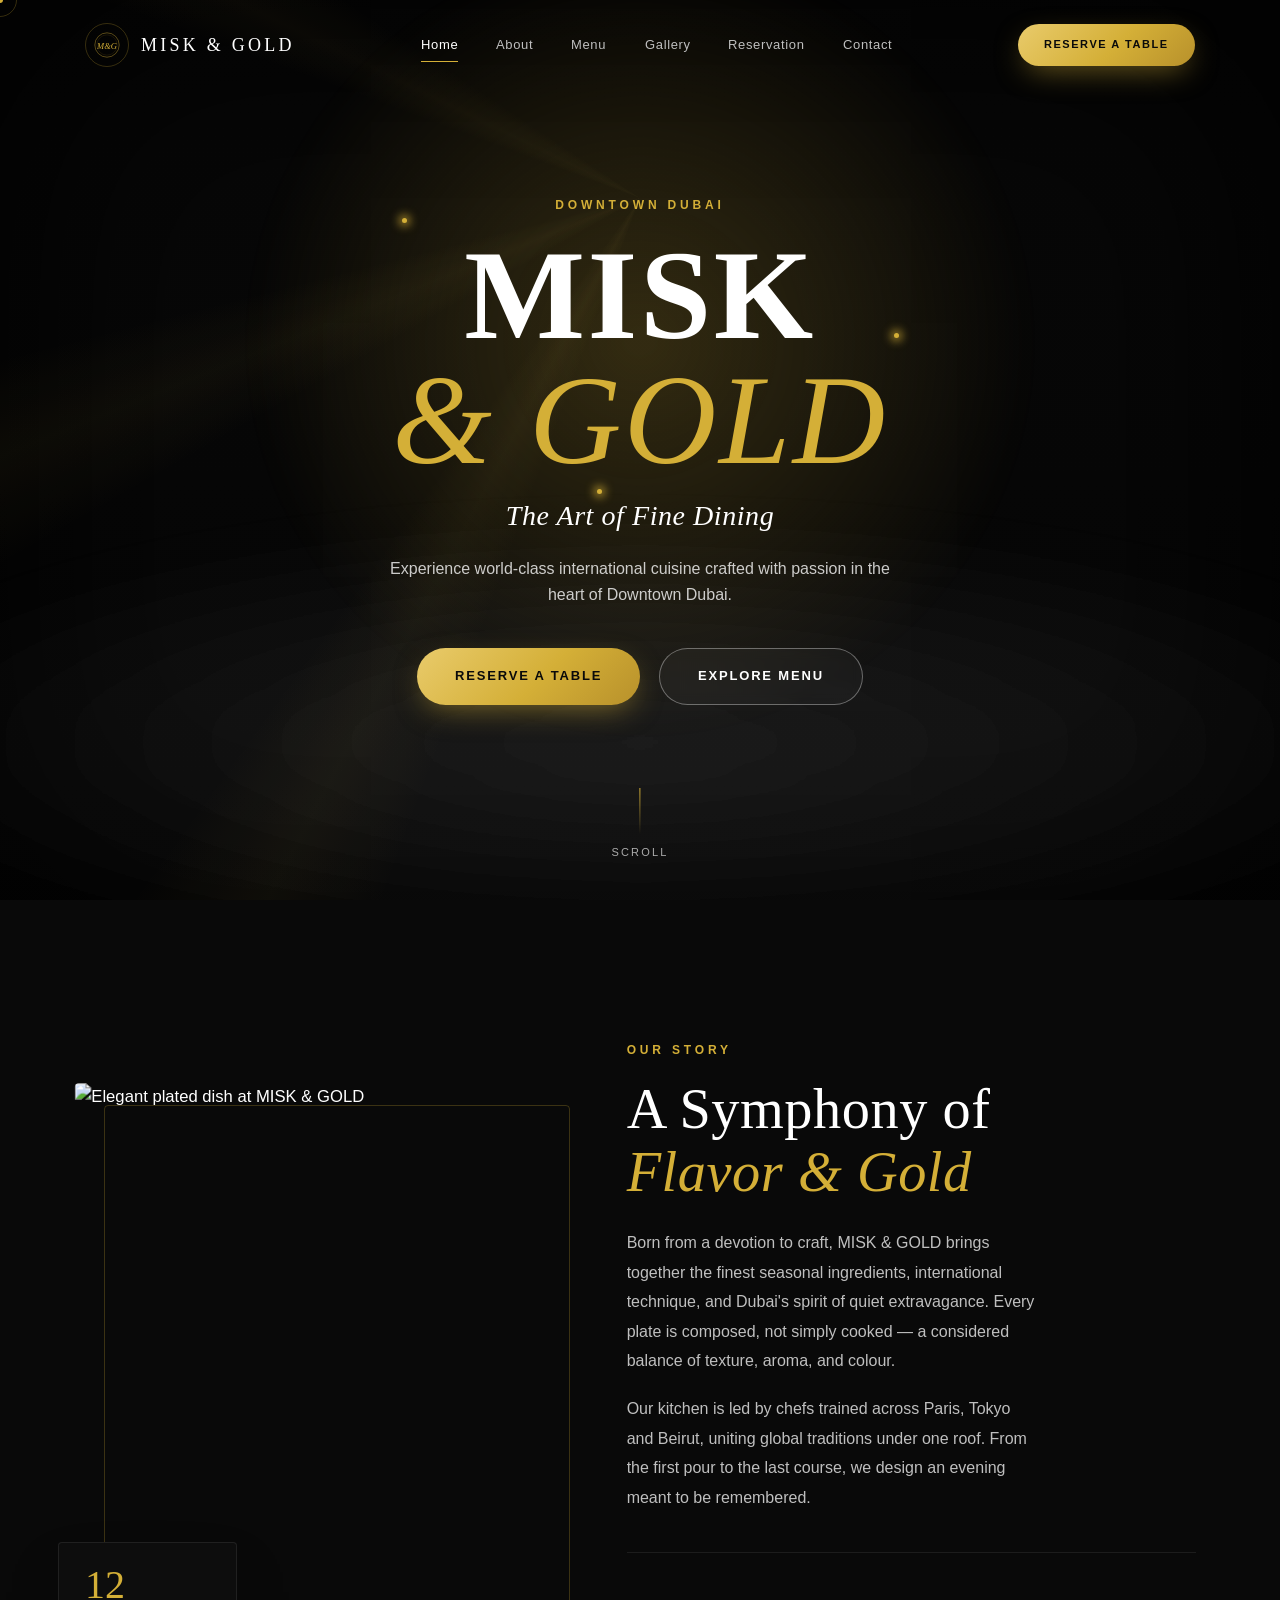
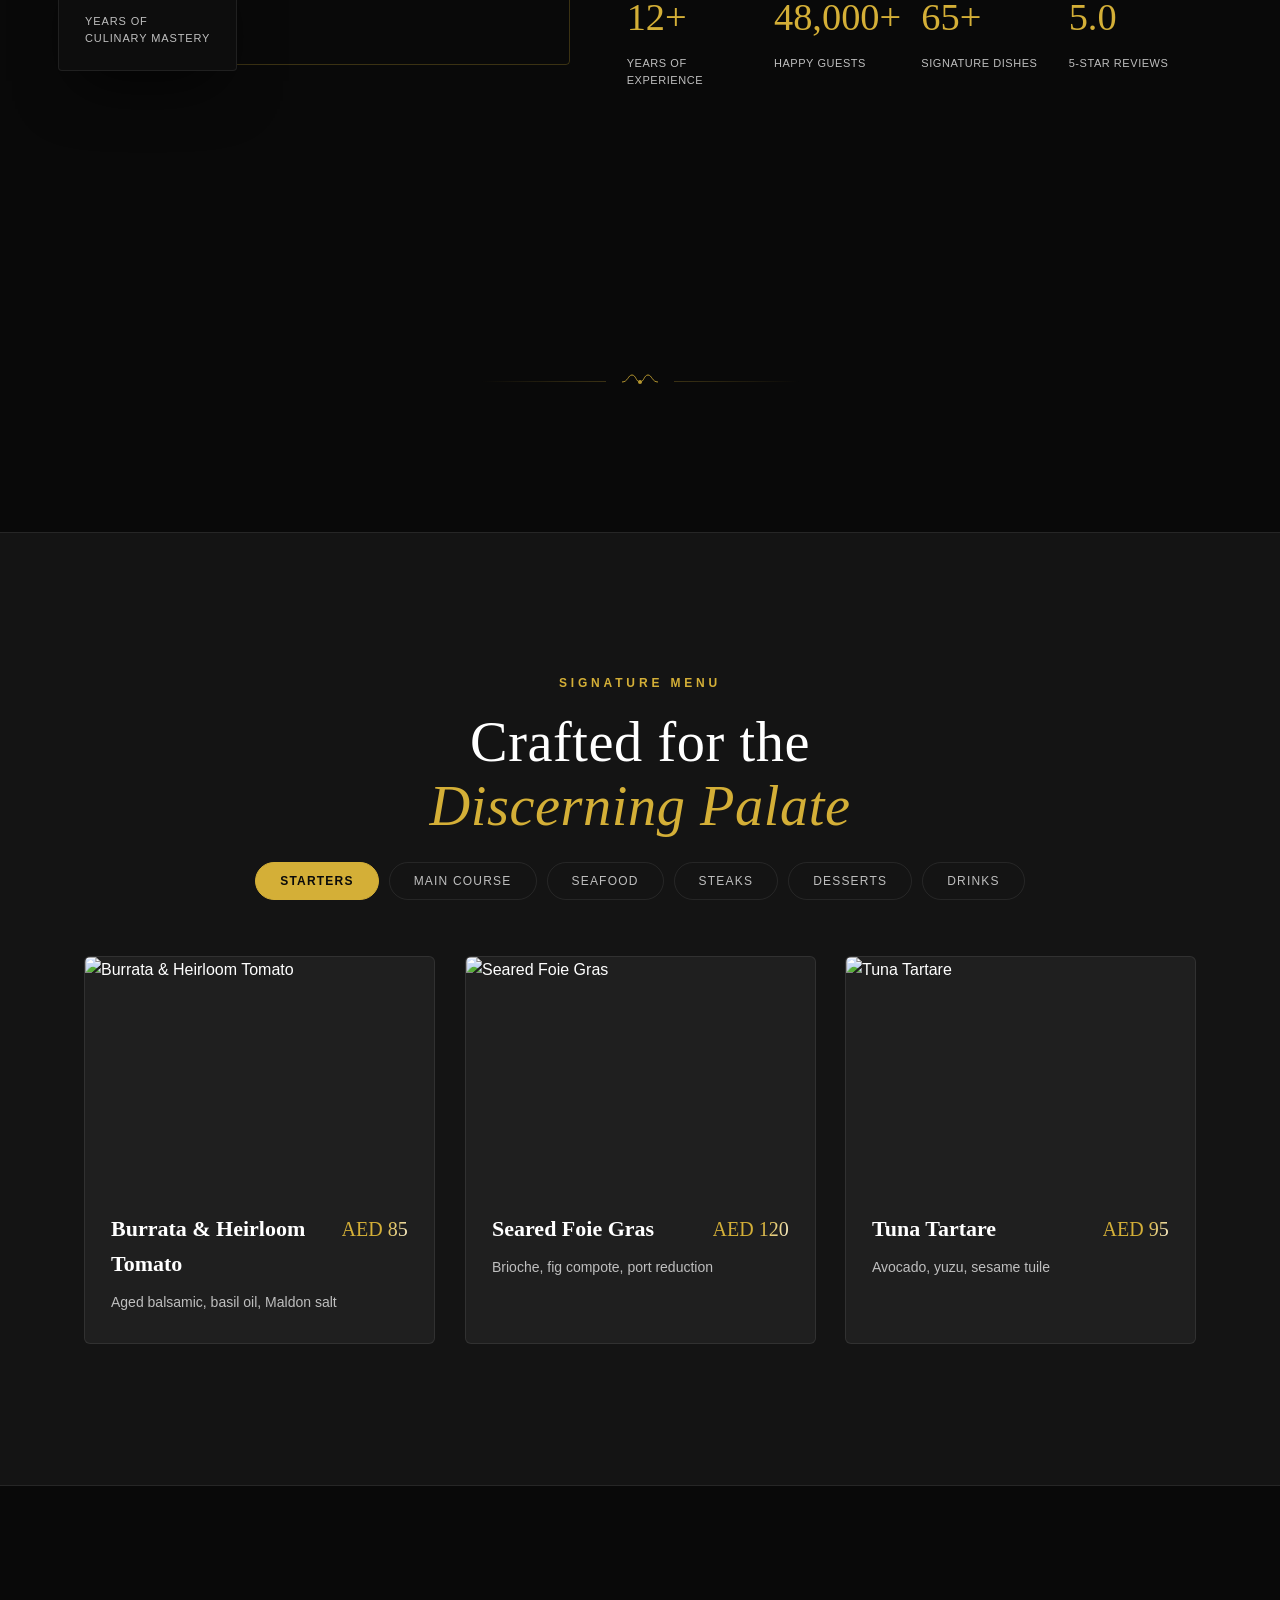
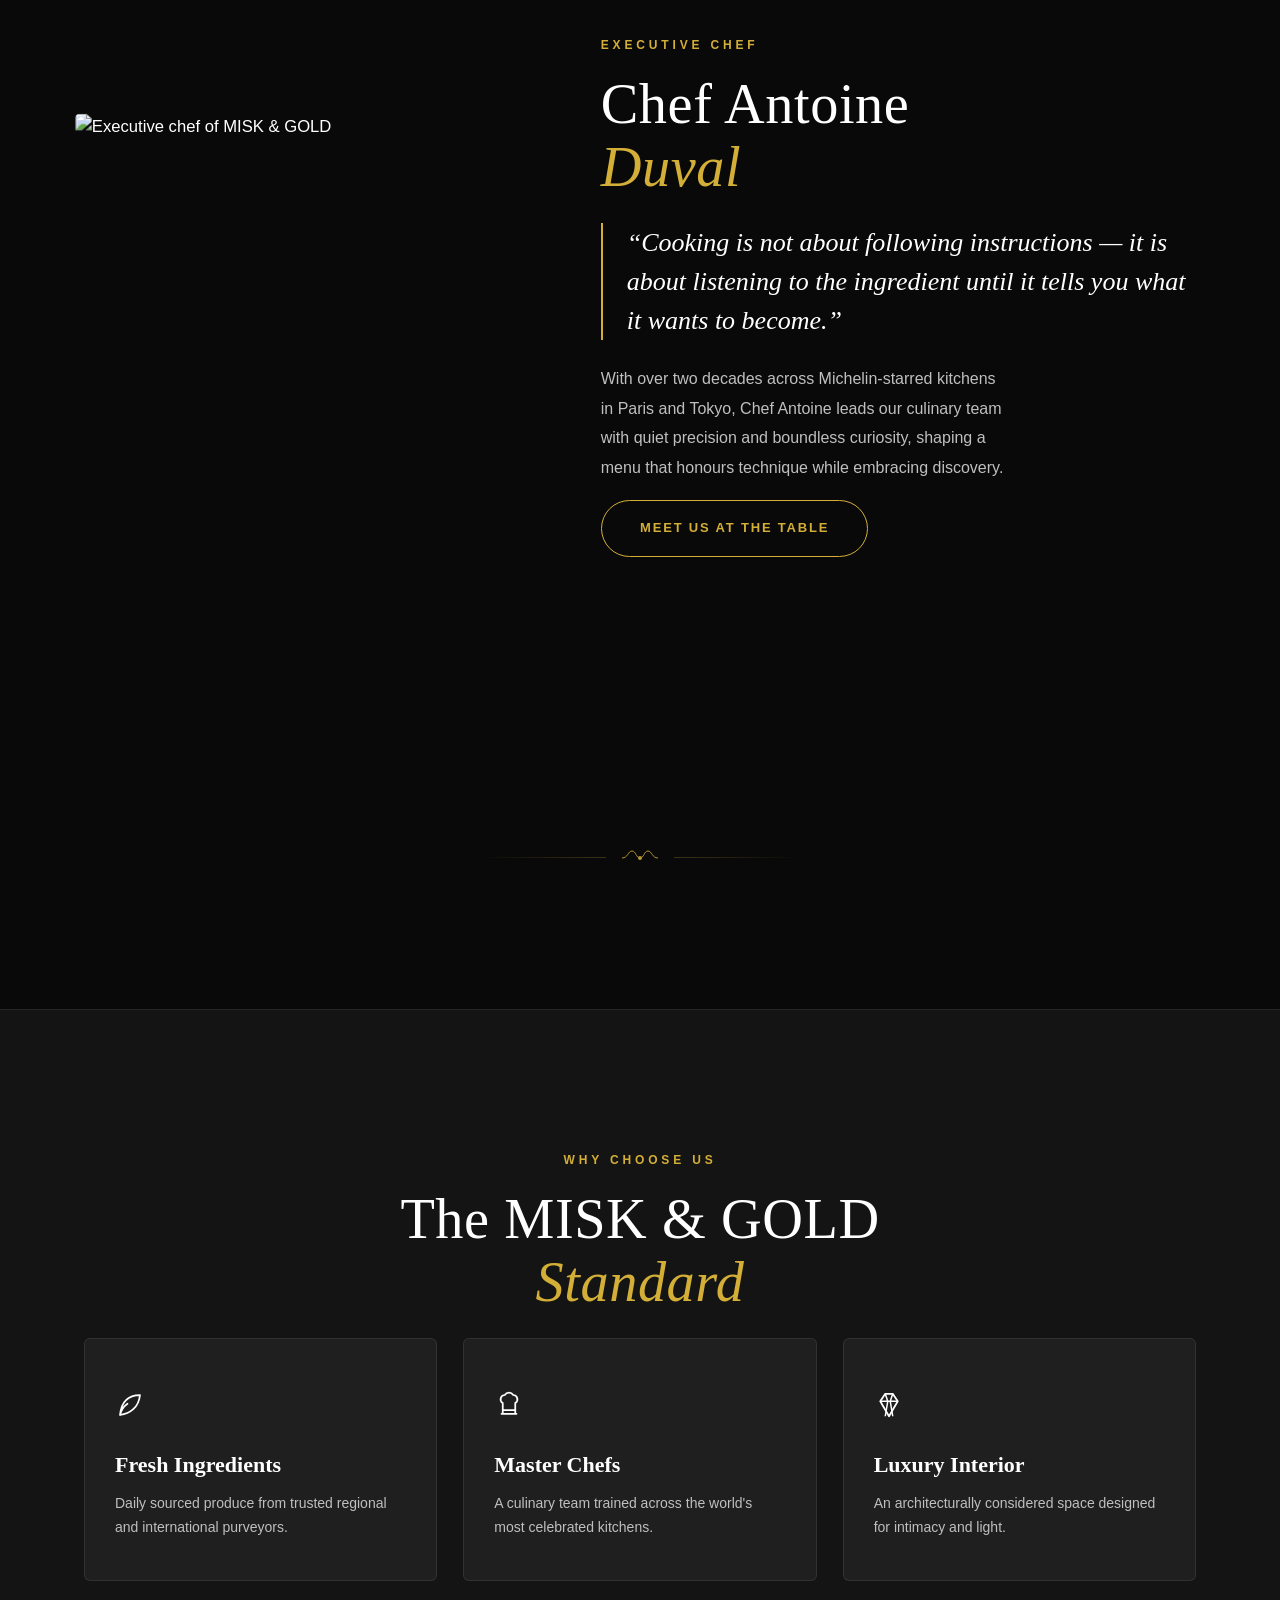
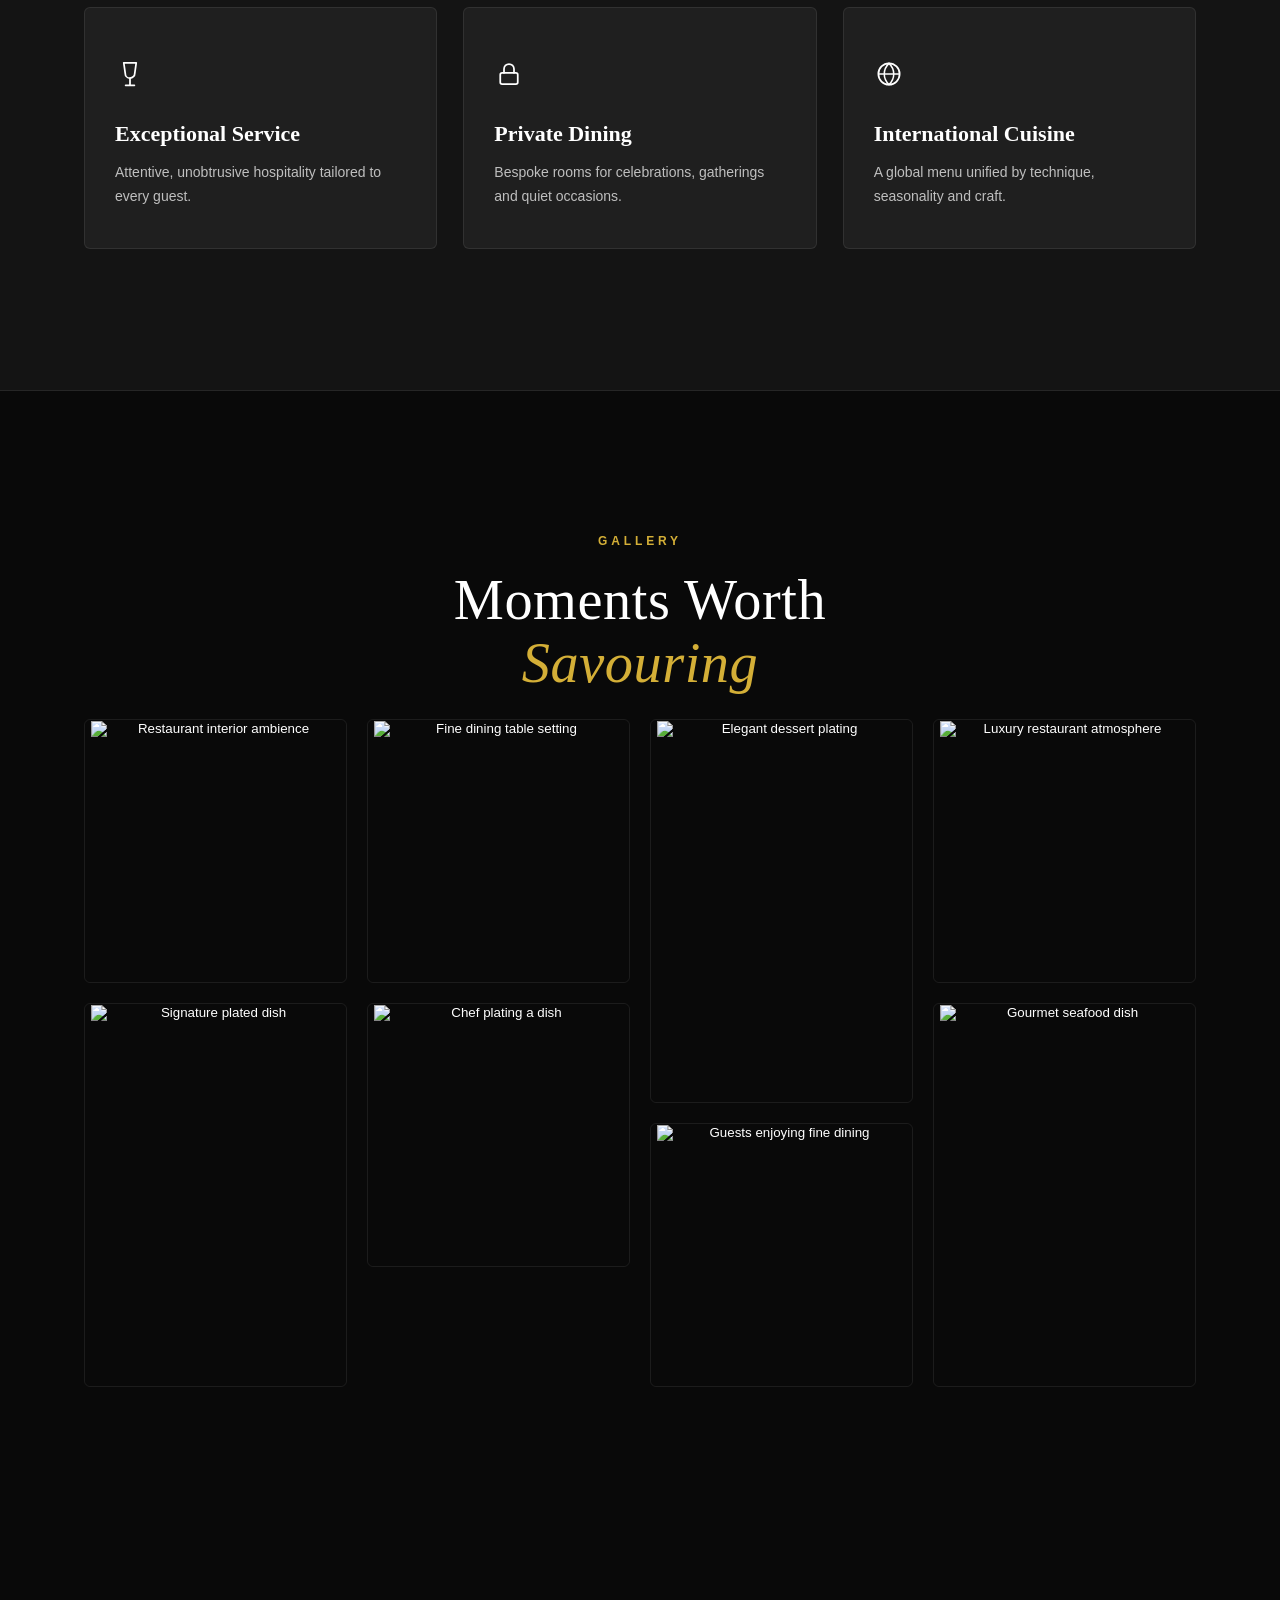
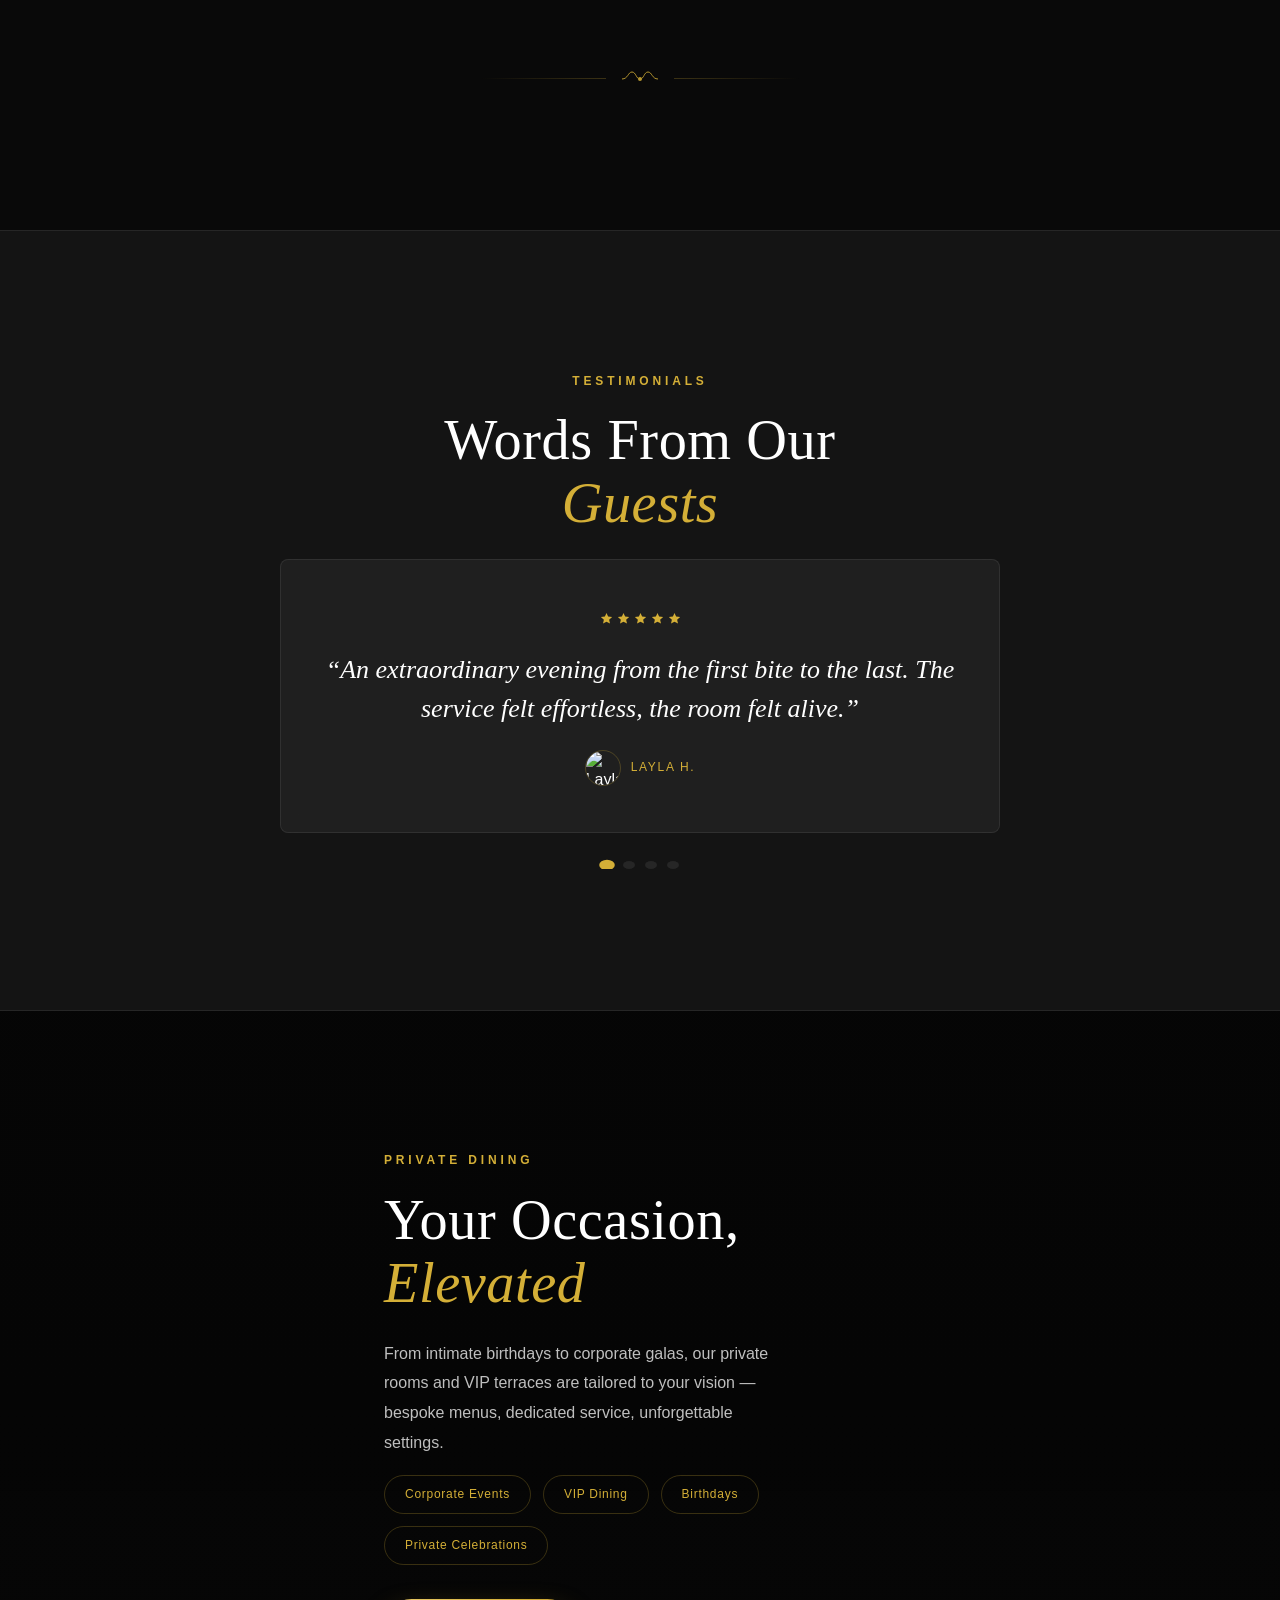
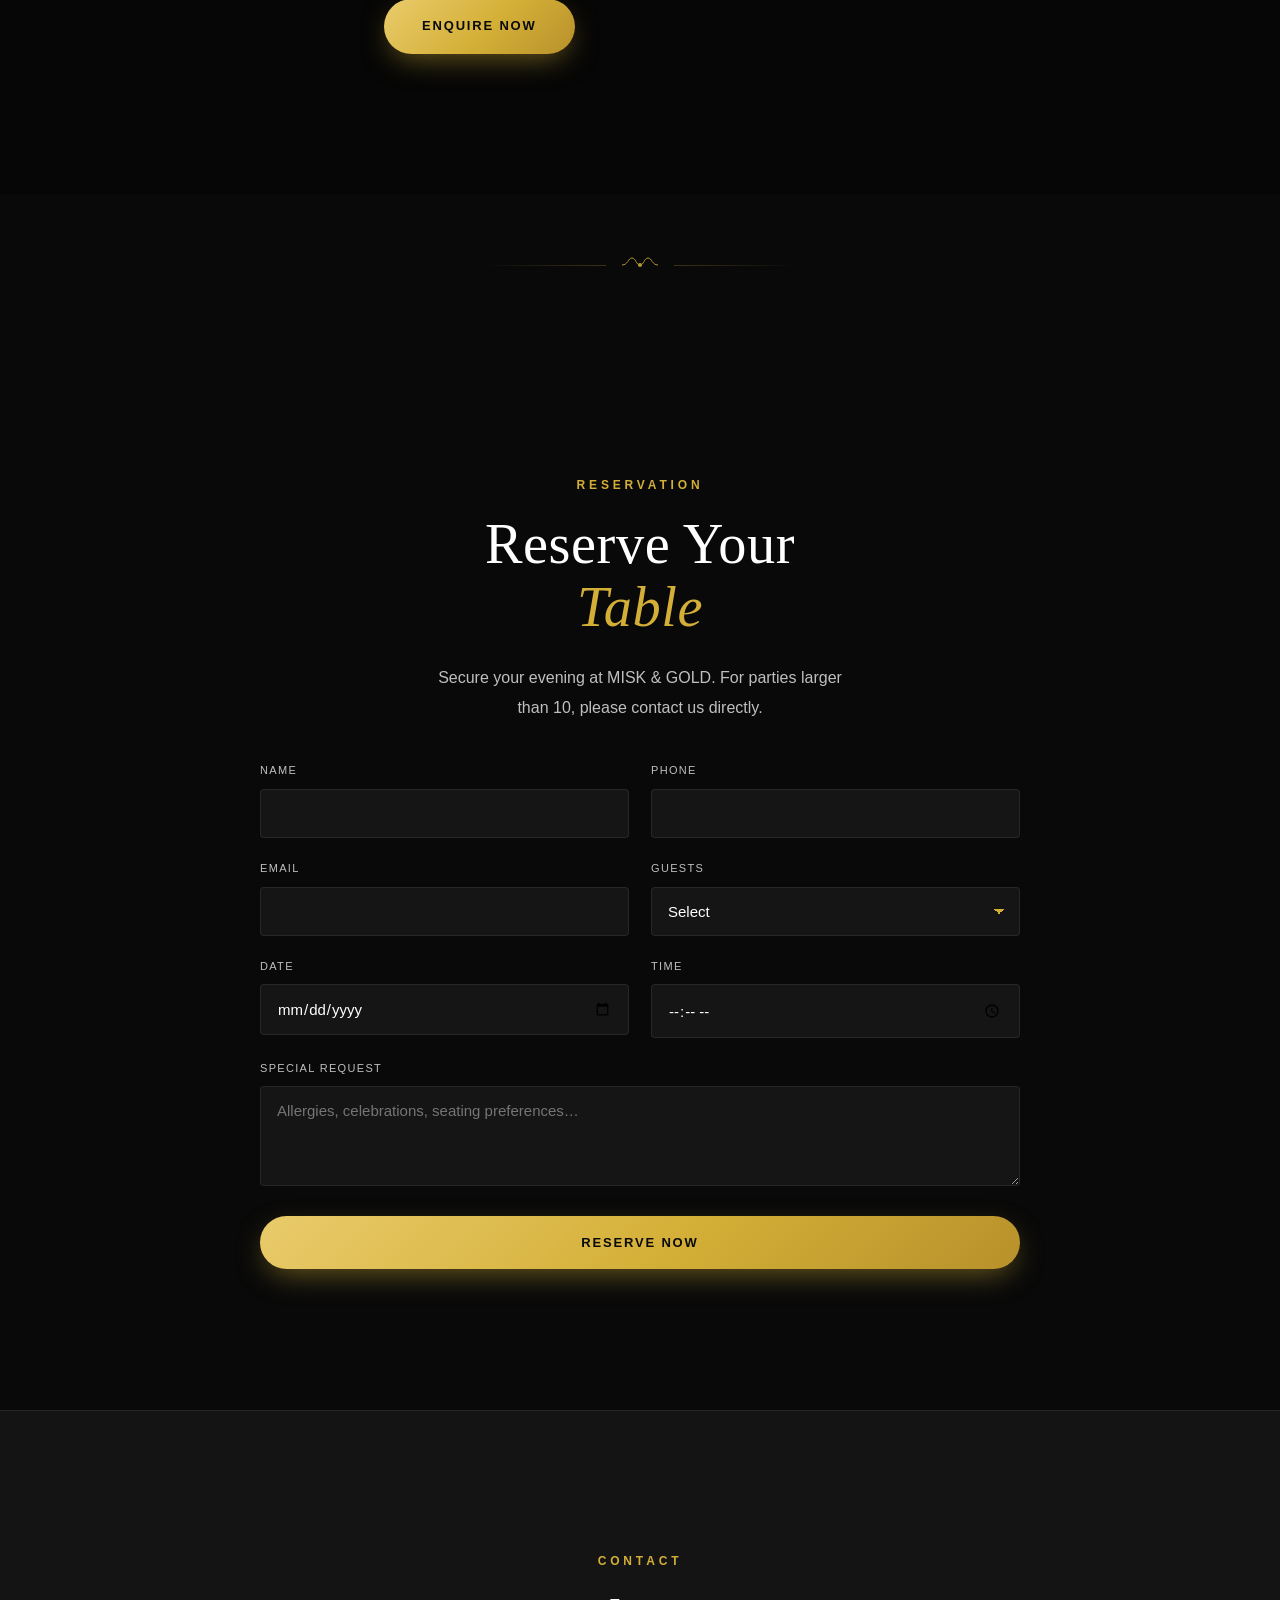
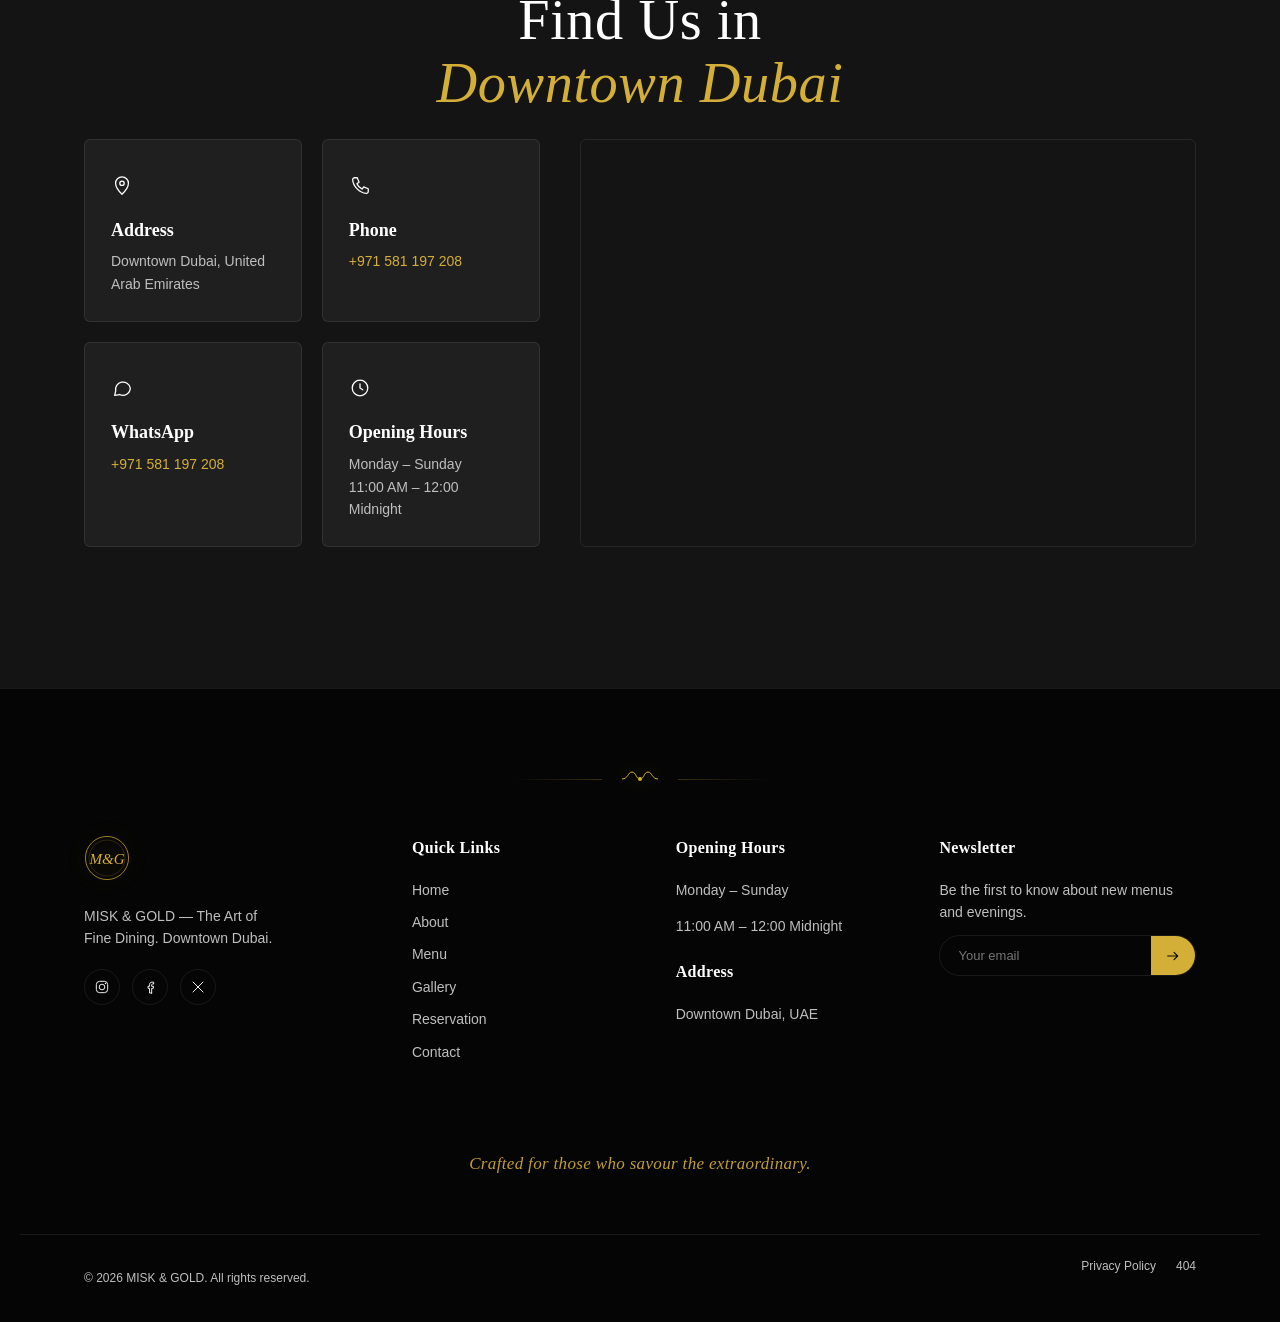
==== commit 1b695c38: "Update index.html" ====
--- a/index.html
+++ b/index.html
@@ -25,7 +25,7 @@
   "name": "MISK & GOLD",
   "servesCuisine": "International",
   "priceRange": "$$$$",
-  "telephone": "+9715811972078",
+  "telephone": "+971581197208",
   "address": {
     "@type": "PostalAddress",
     "addressLocality": "Downtown Dubai",
@@ -141,7 +141,7 @@
   <a href="#gallery" class="mobile-link">Gallery</a>
   <a href="#reservation" class="mobile-link">Reservation</a>
   <a href="#contact" class="mobile-link">Contact</a>
-  <a href="tel:+9715811972078" class="mobile-link mobile-phone">+971 581 197 2078</a>
+  <a href="tel:+971581197208" class="mobile-link mobile-phone">+971 581 197 208</a>
 </div>
 
 <main>
@@ -503,12 +503,12 @@
         <div class="contact-card reveal">
           <span class="contact-icon" aria-hidden="true"><svg class="icon" width="22" height="22"><use href="#icon-phone"></use></svg></span>
           <h3>Phone</h3>
-          <p><a href="tel:+9715811972078">+971 581 197 2078</a></p>
+          <p><a href="tel:+971581197208">+971 581 197 208</a></p>
         </div>
         <div class="contact-card reveal">
           <span class="contact-icon" aria-hidden="true"><svg class="icon" width="22" height="22"><use href="#icon-chat"></use></svg></span>
           <h3>WhatsApp</h3>
-          <p><a href="https://wa.me/9715811972078" target="_blank" rel="noopener">+971 581 197 2078</a></p>
+          <p><a href="https://wa.me/971581197208" target="_blank" rel="noopener">+971 581 197 208</a></p>
         </div>
         <div class="contact-card reveal">
           <span class="contact-icon" aria-hidden="true"><svg class="icon" width="22" height="22"><use href="#icon-clock"></use></svg></span>
--- a/css/style.css
+++ b/css/style.css
@@ -0,0 +1,821 @@
+/* ==========================================================================
+   MISK & GOLD — Luxury Fine Dining
+   ========================================================================== */
+
+:root{
+  --gold: #D4AF37;
+  --gold-soft: rgba(212,175,55,0.25);
+  --bg: #090909;
+  --surface: #141414;
+  --card: rgba(255,255,255,0.05);
+  --text: #FFFFFF;
+  --text-soft: #BFBFBF;
+  --border: rgba(255,255,255,0.08);
+
+  --serif: 'Cormorant Garamond', serif;
+  --sans: 'Inter', sans-serif;
+
+  --container: 1240px;
+  --gutter: clamp(20px, 5vw, 80px);
+  --section-pad: clamp(80px, 11vw, 160px);
+
+  --ease: cubic-bezier(.16,.84,.44,1);
+}
+
+*,*::before,*::after{ box-sizing: border-box; }
+html{ scroll-behavior: smooth; }
+
+@media (prefers-reduced-motion: reduce){
+  html{ scroll-behavior: auto; }
+  *,*::before,*::after{ animation-duration: 0.01ms !important; animation-iteration-count: 1 !important; transition-duration: 0.01ms !important; scroll-behavior: auto !important; }
+}
+
+body{
+  margin:0;
+  background: var(--bg);
+  color: var(--text);
+  font-family: var(--sans);
+  font-weight: 400;
+  line-height: 1.6;
+  -webkit-font-smoothing: antialiased;
+  overflow-x: hidden;
+}
+
+img{ max-width:100%; display:block; }
+a{ color: inherit; text-decoration:none; }
+button{ font-family: inherit; cursor:pointer; background:none; border:none; color:inherit; }
+input,select,textarea{ font-family: inherit; }
+ul{ list-style:none; margin:0; padding:0; }
+
+::selection{ background: var(--gold); color:#0a0a0a; }
+
+/* Custom scrollbar */
+::-webkit-scrollbar{ width:10px; }
+::-webkit-scrollbar-track{ background:#000; }
+::-webkit-scrollbar-thumb{ background: var(--gold); border-radius:10px; border:2px solid #000; }
+html{ scrollbar-color: var(--gold) #000; scrollbar-width: thin; }
+
+.section-inner{
+  max-width: var(--container);
+  margin: 0 auto;
+  padding: 0 var(--gutter);
+}
+
+.eyebrow{
+  font-family: var(--sans);
+  font-size: 12px;
+  letter-spacing: 0.32em;
+  text-transform: uppercase;
+  color: var(--gold);
+  margin: 0 0 18px;
+  font-weight: 600;
+}
+
+.section-title{
+  font-family: var(--serif);
+  font-weight: 500;
+  font-size: clamp(34px, 4.4vw, 58px);
+  line-height: 1.12;
+  margin: 0 0 24px;
+  letter-spacing: 0.01em;
+}
+.section-title em{ font-style: italic; color: var(--gold); font-weight: 500; }
+
+.body-text{
+  color: var(--text-soft);
+  font-size: 16px;
+  line-height: 1.85;
+  max-width: 46ch;
+  margin: 0 0 18px;
+}
+
+.section-head.center{ text-align:center; }
+.section-head.center .body-text{ margin-left:auto; margin-right:auto; }
+.center-text{ text-align:center; }
+
+/* Buttons */
+.btn{
+  display: inline-flex;
+  align-items: center;
+  justify-content: center;
+  gap: 10px;
+  padding: 17px 38px;
+  border-radius: 999px;
+  font-size: 13px;
+  letter-spacing: 0.14em;
+  text-transform: uppercase;
+  font-weight: 600;
+  transition: transform .5s var(--ease), box-shadow .5s var(--ease), background .4s ease, color .4s ease, border-color .4s ease;
+  white-space: nowrap;
+  position: relative;
+}
+.btn-gold{
+  background: linear-gradient(135deg, #E9CB6B, var(--gold) 55%, #B8912B);
+  color: #0a0a0a;
+  box-shadow: 0 10px 30px -8px rgba(212,175,55,0.55);
+}
+.btn-gold:hover{ transform: translateY(-3px); box-shadow: 0 18px 40px -8px rgba(212,175,55,0.75); }
+.btn-ghost{
+  border: 1px solid rgba(255,255,255,0.35);
+  color: #fff;
+  backdrop-filter: blur(6px);
+  background: rgba(255,255,255,0.03);
+}
+.btn-ghost:hover{ border-color: var(--gold); color: var(--gold); transform: translateY(-3px); }
+.btn-outline{
+  border: 1px solid var(--gold);
+  color: var(--gold);
+}
+.btn-outline:hover{ background: var(--gold); color:#0a0a0a; transform: translateY(-3px); }
+.btn-small{ padding: 12px 26px; font-size: 11px; }
+.btn-wide{ width:100%; padding: 19px; }
+
+/* ================= CURSOR ================= */
+.cursor-dot,.cursor-ring{
+  position: fixed;
+  top:0; left:0;
+  pointer-events:none;
+  z-index: 9999;
+  border-radius: 50%;
+  transform: translate(-50%,-50%);
+  will-change: transform;
+}
+.cursor-dot{ width:6px; height:6px; background: var(--gold); }
+.cursor-ring{ width:34px; height:34px; border: 1px solid var(--gold-soft); transition: width .3s var(--ease), height .3s var(--ease), border-color .3s ease, background .3s ease; }
+.cursor-ring.hover{ width: 60px; height: 60px; background: rgba(212,175,55,0.08); border-color: var(--gold); }
+@media (hover:none), (pointer:coarse){ .cursor-dot,.cursor-ring{ display:none; } }
+
+/* ================= LOADER ================= */
+.loader{
+  position: fixed; inset:0;
+  background: #050505;
+  z-index: 10000;
+  display:flex; align-items:center; justify-content:center;
+  transition: opacity .9s var(--ease), visibility .9s var(--ease);
+}
+.loader.hidden{ opacity:0; visibility:hidden; pointer-events:none; }
+.loader-inner{ text-align:center; }
+.loader-mark{ margin-bottom: 22px; }
+.loader-ring{ stroke-dasharray: 327; stroke-dashoffset: 327; animation: loaderRing 1.8s var(--ease) infinite; }
+@keyframes loaderRing{
+  0%{ stroke-dashoffset: 327; transform-origin:60px 60px; transform: rotate(0deg); }
+  50%{ stroke-dashoffset: 60; }
+  100%{ stroke-dashoffset: 327; transform: rotate(360deg); }
+}
+.loader-letter{ fill: var(--gold); font-family: var(--serif); font-size: 22px; letter-spacing: 1px; }
+.loader-word{
+  font-family: var(--serif); font-size: 22px; letter-spacing: 0.35em;
+  color: #fff; text-transform: uppercase; margin-bottom: 18px;
+}
+.loader-word span{ color: var(--gold); }
+.loader-bar{ width: 180px; height:1px; background: rgba(255,255,255,0.12); margin: 0 auto; position:relative; }
+.loader-bar span{ position:absolute; left:0; top:0; height:100%; width:0%; background: var(--gold); transition: width .2s linear; }
+
+/* ================= NAV ================= */
+.site-nav{
+  position: fixed; top:0; left:0; right:0; z-index: 900;
+  padding: 26px 0;
+  transition: padding .5s var(--ease), background .5s var(--ease), box-shadow .5s var(--ease), border-color .5s var(--ease);
+  border-bottom: 1px solid transparent;
+}
+.site-nav.scrolled{
+  padding: 14px 0;
+  background: rgba(9,9,9,0.86);
+  backdrop-filter: blur(14px);
+  border-bottom-color: var(--border);
+  box-shadow: 0 10px 30px -20px rgba(0,0,0,0.8);
+}
+.nav-inner{
+  max-width: var(--container);
+  margin:0 auto;
+  padding: 0 var(--gutter);
+  display:flex; align-items:center; justify-content:space-between;
+  gap: 24px;
+}
+.nav-logo{ display:flex; align-items:center; gap:12px; }
+.logo-mark{
+  color: var(--gold);
+  border: 1px solid var(--gold-soft); border-radius: 50%;
+  width: 44px; height:44px; display:flex; align-items:center; justify-content:center;
+}
+.logo-word{ font-family: var(--serif); font-size: 18px; letter-spacing: 0.18em; text-transform: uppercase; color:#fff; }
+@media (max-width: 560px){ .logo-word{ display:none; } }
+
+.nav-links{ display:flex; gap: 38px; }
+.nav-link{
+  position:relative; font-size: 13px; letter-spacing: 0.05em; color: var(--text-soft);
+  padding: 6px 0; transition: color .35s ease;
+}
+.nav-link::after{
+  content:''; position:absolute; left:0; bottom:0; width:0; height:1px; background: var(--gold);
+  transition: width .4s var(--ease);
+}
+.nav-link:hover, .nav-link.active{ color:#fff; }
+.nav-link:hover::after, .nav-link.active::after{ width:100%; }
+
+.nav-actions{ display:flex; align-items:center; gap: 22px; }
+.nav-burger{ display:none; flex-direction:column; gap:5px; width: 26px; }
+.nav-burger span{ height:1px; width:100%; background:#fff; transition: transform .35s ease, opacity .35s ease; }
+.nav-burger.open span:nth-child(1){ transform: translateY(6px) rotate(45deg); }
+.nav-burger.open span:nth-child(2){ opacity:0; }
+.nav-burger.open span:nth-child(3){ transform: translateY(-6px) rotate(-45deg); }
+
+@media (max-width: 900px){
+  .nav-links{ display:none; }
+  .nav-burger{ display:flex; }
+  .nav-actions .btn-small{ display:none; }
+}
+
+.mobile-menu{
+  position: fixed; top:0; right:0; height:100vh; width: min(340px, 84vw);
+  background: #0c0c0c; border-left: 1px solid var(--border);
+  z-index: 890; padding: 120px 40px 40px;
+  display:flex; flex-direction:column; gap: 26px;
+  transform: translateX(100%); transition: transform .55s var(--ease);
+}
+.mobile-menu.open{ transform: translateX(0); }
+.mobile-link{ font-family: var(--serif); font-size: 26px; color:#fff; border-bottom: 1px solid var(--border); padding-bottom: 14px; }
+.mobile-phone{ color: var(--gold); font-family: var(--sans); font-size:15px; border:none; }
+
+/* ================= HERO ================= */
+.hero{
+  position: relative; height: 100svh; min-height: 620px;
+  display:flex; align-items:center; justify-content:center;
+  overflow:hidden;
+}
+.hero-media{ position:absolute; inset:0; }
+.hero-video{ width:100%; height:100%; object-fit:cover; }
+.hero-overlay{
+  position:absolute; inset:0;
+  background: linear-gradient(180deg, rgba(5,5,5,0.55) 0%, rgba(5,5,5,0.4) 40%, rgba(5,5,5,0.85) 100%);
+}
+.hero-vignette{
+  position:absolute; inset:0;
+  box-shadow: inset 0 0 220px 60px rgba(0,0,0,0.75);
+}
+.hero-content{
+  position: relative; z-index:2; text-align:center; padding: 0 24px; max-width: 900px;
+}
+.hero-content .eyebrow{ justify-content:center; display:flex; }
+.hero-title{ margin: 0 0 8px; font-family: var(--serif); font-weight:600; }
+.hero-title .line{ display:block; font-size: clamp(56px, 13vw, 128px); line-height: 0.98; letter-spacing: 0.02em; }
+.hero-title .gold-serif{ color: var(--gold); font-style: italic; font-weight: 500; }
+.hero-sub{
+  font-family: var(--serif); font-style: italic; font-size: clamp(20px, 2.6vw, 28px);
+  color: #fff; margin: 10px 0 18px; letter-spacing: 0.02em;
+}
+.hero-desc{ color: rgba(255,255,255,0.78); max-width: 540px; margin: 0 auto 40px; font-size: 16px; }
+.hero-actions{ display:flex; gap:18px; justify-content:center; flex-wrap:wrap; }
+
+.scroll-indicator{
+  position:absolute; bottom: 38px; left:50%; transform: translateX(-50%);
+  display:flex; flex-direction:column; align-items:center; gap:10px;
+  z-index:2; color: rgba(255,255,255,0.65); font-size: 11px; letter-spacing: 0.2em; text-transform:uppercase;
+}
+.scroll-line{ width:1px; height: 46px; background: linear-gradient(180deg, var(--gold), transparent); position:relative; overflow:hidden; }
+.scroll-line::after{
+  content:''; position:absolute; top:-100%; left:0; width:100%; height:100%; background: #fff;
+  animation: scrollDrop 2.2s ease-in-out infinite;
+}
+@keyframes scrollDrop{ 0%{ top:-100%; } 60%{ top:100%; } 100%{ top:100%; } }
+
+/* ================= REVEAL ANIMATIONS ================= */
+.reveal, .reveal-up{
+  opacity:0; transform: translateY(36px);
+  transition: opacity .9s var(--ease), transform .9s var(--ease);
+}
+.reveal.in, .reveal-up.in{ opacity:1; transform: translateY(0); }
+.reveal[data-anim="scale"]{ transform: translateY(0) scale(0.92); }
+.reveal[data-anim="scale"].in{ transform: translateY(0) scale(1); }
+.reveal-up{ transition-delay: calc(var(--d, 0) * 90ms); }
+
+/* ================= ABOUT ================= */
+.about{ padding: var(--section-pad) 0; background: var(--bg); }
+.about-grid{ display:grid; grid-template-columns: 0.9fr 1.1fr; gap: clamp(40px, 6vw, 100px); align-items:center; }
+.about-media{ position:relative; }
+.about-media img{ width:100%; height: 560px; object-fit:cover; border-radius: 4px; }
+.about-frame{
+  position:absolute; top:20px; left:20px; right:-20px; bottom:-20px;
+  border: 1px solid var(--gold-soft); border-radius:4px; z-index:-1;
+}
+.about-badge{
+  position:absolute; bottom: -26px; left: -26px; background: #0d0d0d;
+  border: 1px solid var(--border); border-radius: 4px; padding: 22px 26px;
+  display:flex; flex-direction:column; gap:2px;
+  box-shadow: 0 30px 60px -20px rgba(0,0,0,0.7);
+}
+.badge-num{ font-family: var(--serif); font-size: 40px; color: var(--gold); line-height:1; }
+.badge-text{ font-size: 11px; letter-spacing: 0.08em; text-transform:uppercase; color: var(--text-soft); margin-top:6px; }
+
+.about-stats{ display:grid; grid-template-columns: repeat(4, 1fr); gap: 20px; margin-top: 40px; padding-top: 34px; border-top: 1px solid var(--border); }
+.stat{ display:flex; flex-direction:column; gap:6px; }
+.stat-num{ font-family: var(--serif); font-size: clamp(28px,3vw,40px); color: var(--gold); }
+.stat-num::after{ content: attr(data-suffix); }
+.stat-label{ font-size: 11px; letter-spacing: 0.05em; color: var(--text-soft); text-transform:uppercase; }
+
+@media (max-width: 900px){
+  .about-grid{ grid-template-columns: 1fr; }
+  .about-media img{ height: 420px; }
+  .about-badge{ left:0; }
+  .about-stats{ grid-template-columns: repeat(2,1fr); }
+}
+
+/* ================= MENU ================= */
+.menu-section{ padding: var(--section-pad) 0; background: var(--surface); border-top: 1px solid var(--border); border-bottom: 1px solid var(--border); }
+.menu-tabs{
+  display:flex; flex-wrap:wrap; justify-content:center; gap: 10px;
+  margin-bottom: 56px;
+}
+.menu-tab{
+  padding: 11px 24px; border-radius: 999px; border: 1px solid var(--border);
+  font-size: 12px; letter-spacing: 0.1em; text-transform:uppercase; color: var(--text-soft);
+  transition: all .4s var(--ease);
+}
+.menu-tab:hover{ border-color: var(--gold-soft); color:#fff; }
+.menu-tab.active{ background: var(--gold); color:#0a0a0a; border-color: var(--gold); font-weight:600; }
+
+.menu-grid{ display:grid; grid-template-columns: repeat(3, 1fr); gap: 30px; }
+@media (max-width: 980px){ .menu-grid{ grid-template-columns: repeat(2,1fr); } }
+@media (max-width: 640px){ .menu-grid{ grid-template-columns: 1fr; } }
+
+.menu-card{
+  background: var(--card); border: 1px solid var(--border); border-radius: 6px; overflow:hidden;
+  transition: transform .5s var(--ease), border-color .5s ease, box-shadow .5s ease;
+  opacity:0; transform: translateY(24px);
+  animation: cardIn .7s var(--ease) forwards;
+}
+@keyframes cardIn{ to{ opacity:1; transform: translateY(0); } }
+.menu-card:hover{ transform: translateY(-8px); border-color: var(--gold-soft); box-shadow: 0 30px 50px -25px rgba(212,175,55,0.35); }
+.menu-card-media{ height: 230px; overflow:hidden; }
+.menu-card-media img{ width:100%; height:100%; object-fit:cover; transition: transform .8s var(--ease); }
+.menu-card:hover .menu-card-media img{ transform: scale(1.09); }
+.menu-card-body{ padding: 24px 26px 28px; }
+.menu-card-top{ display:flex; justify-content:space-between; align-items:baseline; gap: 12px; margin-bottom:10px; }
+.menu-card-top h3{ font-family: var(--serif); font-size: 22px; font-weight:600; margin:0; }
+.menu-price{ color: var(--gold); font-family: var(--serif); font-size: 20px; white-space:nowrap; }
+.menu-card-body p{ color: var(--text-soft); font-size: 14px; line-height:1.7; margin:0; }
+
+/* ================= CHEF ================= */
+.chef-section{ padding: var(--section-pad) 0; background: var(--bg); }
+.chef-grid{ display:grid; grid-template-columns: 0.85fr 1.15fr; gap: clamp(40px,6vw,100px); align-items:center; }
+.chef-media img{ width:100%; height: 540px; object-fit:cover; border-radius: 4px; filter: grayscale(0.15); }
+.chef-quote{
+  font-family: var(--serif); font-style: italic; font-size: clamp(20px,2.2vw,26px);
+  color:#fff; border-left: 2px solid var(--gold); padding-left: 24px; margin: 24px 0; line-height:1.5;
+}
+@media (max-width: 900px){ .chef-grid{ grid-template-columns:1fr; } .chef-media img{ height:420px; } }
+
+/* ================= WHY CHOOSE US ================= */
+.why-section{ padding: var(--section-pad) 0; background: var(--surface); border-top:1px solid var(--border); border-bottom:1px solid var(--border); }
+.why-grid{ display:grid; grid-template-columns: repeat(3, 1fr); gap: 26px; margin-top: 20px; }
+@media (max-width: 900px){ .why-grid{ grid-template-columns: repeat(2,1fr); } }
+@media (max-width: 560px){ .why-grid{ grid-template-columns: 1fr; } }
+.why-card{
+  background: var(--card); border: 1px solid var(--border); border-radius: 6px; padding: 40px 30px;
+  transition: transform .5s var(--ease), border-color .5s ease, background .5s ease;
+}
+.why-card:hover{ transform: translateY(-6px); border-color: var(--gold-soft); background: rgba(212,175,55,0.05); }
+.why-icon{ font-size: 30px; margin-bottom: 20px; }
+.why-card h3{ font-family: var(--serif); font-size: 22px; margin: 0 0 10px; font-weight:600; }
+.why-card p{ color: var(--text-soft); font-size: 14px; margin:0; line-height:1.7; }
+
+/* ================= GALLERY ================= */
+.gallery-section{ padding: var(--section-pad) 0; background: var(--bg); }
+.masonry{ columns: 4 260px; column-gap: 20px; }
+@media (max-width: 900px){ .masonry{ columns: 2 220px; } }
+@media (max-width: 520px){ .masonry{ columns: 1; } }
+.masonry-item{
+  display:block; width:100%; margin: 0 0 20px; border-radius: 6px; overflow:hidden;
+  break-inside: avoid; position:relative; border: 1px solid var(--border);
+}
+.masonry-item img{ width:100%; height: 260px; object-fit:cover; transition: transform .7s var(--ease), filter .5s ease; }
+.masonry-item.tall img{ height: 380px; }
+.masonry-item::after{
+  content:'+'; position:absolute; inset:0; display:flex; align-items:center; justify-content:center;
+  font-size: 34px; color: var(--gold); background: rgba(9,9,9,0.45); opacity:0; transition: opacity .4s ease;
+}
+.masonry-item:hover::after{ opacity:1; }
+.masonry-item:hover img{ transform: scale(1.08); }
+
+.lightbox{
+  position: fixed; inset:0; background: rgba(5,5,5,0.96); z-index: 9500;
+  display:flex; align-items:center; justify-content:center; padding: 40px;
+  opacity:0; visibility:hidden; transition: opacity .45s ease, visibility .45s ease;
+}
+.lightbox.open{ opacity:1; visibility:visible; }
+.lightbox img{ max-width: 100%; max-height: 88vh; border-radius: 4px; box-shadow: 0 40px 100px rgba(0,0,0,0.6); }
+.lightbox-close{ position:absolute; top: 28px; right: 34px; font-size: 34px; color:#fff; }
+
+/* ================= TESTIMONIALS ================= */
+.testimonial-section{ padding: var(--section-pad) 0; background: var(--surface); border-top:1px solid var(--border); border-bottom:1px solid var(--border); }
+.testimonial-slider{ max-width: 720px; margin: 0 auto; overflow:hidden; }
+.testimonial-track{ display:flex; transition: transform .7s var(--ease); }
+.testimonial-card{
+  min-width:100%; text-align:center; padding: 46px 30px;
+  background: var(--card); border: 1px solid var(--border); border-radius: 8px;
+  backdrop-filter: blur(10px);
+}
+.stars{ color: var(--gold); letter-spacing: 4px; margin-bottom: 20px; font-size:15px; }
+.testimonial-card p{ font-family: var(--serif); font-size: clamp(20px, 2.2vw, 26px); font-style: italic; color:#fff; line-height:1.5; margin: 0 0 22px; }
+.test-name{ font-size: 12px; letter-spacing: 0.14em; text-transform: uppercase; color: var(--gold); }
+.testimonial-dots{ display:flex; justify-content:center; gap:10px; margin-top: 28px; }
+.testimonial-dots button{ width:8px; height:8px; border-radius:50%; background: var(--border); transition: background .3s ease, transform .3s ease; }
+.testimonial-dots button.active{ background: var(--gold); transform: scale(1.3); }
+
+/* ================= PRIVATE DINING ================= */
+.private-section{
+  position:relative; padding: var(--section-pad) 0;
+  background: url('https://images.unsplash.com/photo-1517247344224-b7fbf9d5f0b3?q=80&w=1600&auto=format&fit=crop') center/cover fixed;
+}
+.private-overlay{ position:absolute; inset:0; background: linear-gradient(180deg, rgba(5,5,5,0.88), rgba(5,5,5,0.72)); }
+.private-content{ position:relative; z-index:1; max-width: 640px; }
+.private-tags{ display:flex; flex-wrap:wrap; gap:12px; margin: 8px 0 34px; }
+.private-tags span{
+  border: 1px solid var(--gold-soft); border-radius: 999px; padding: 9px 20px; font-size: 12px;
+  letter-spacing: 0.06em; color: var(--gold);
+}
+
+/* ================= RESERVATION ================= */
+.reservation-section{ padding: var(--section-pad) 0; background: var(--bg); }
+.reservation-form{ max-width: 760px; margin: 40px auto 0; }
+.reservation-success{
+  max-width: 520px; margin: 0 auto; text-align:center; display:none;
+  border: 1px solid var(--gold-soft); border-radius: 8px; padding: 60px 40px; background: var(--card);
+}
+.reservation-success.show{ display:block; animation: fadeScale .6s var(--ease); }
+@keyframes fadeScale{ from{ opacity:0; transform: scale(0.94);} to{opacity:1; transform:scale(1);} }
+.check-path{ stroke-dasharray: 60; stroke-dashoffset: 60; animation: drawCheck 0.7s var(--ease) 0.25s forwards; }
+@keyframes drawCheck{ to{ stroke-dashoffset:0; } }
+.reservation-success h3{ font-family: var(--serif); font-size: 26px; margin: 20px 0 10px; }
+.reservation-success p{ color: var(--text-soft); margin-bottom: 26px; }
+
+.form-row{ display:grid; grid-template-columns: 1fr 1fr; gap: 22px; margin-bottom: 22px; }
+@media (max-width: 620px){ .form-row{ grid-template-columns: 1fr; } }
+.form-field{ display:flex; flex-direction:column; gap: 9px; }
+.form-field.full{ margin-bottom: 30px; }
+.form-field label{ font-size: 11px; letter-spacing: 0.12em; text-transform:uppercase; color: var(--text-soft); }
+.form-field input, .form-field select, .form-field textarea{
+  background: var(--card); border: 1px solid var(--border); border-radius: 4px;
+  padding: 15px 16px; color:#fff; font-size:15px; transition: border-color .35s ease, box-shadow .35s ease;
+}
+.form-field input:focus, .form-field select:focus, .form-field textarea:focus{
+  outline:none; border-color: var(--gold); box-shadow: 0 0 0 3px rgba(212,175,55,0.15);
+}
+.form-field textarea{ resize: vertical; }
+.form-field select{ appearance:none; background-image: linear-gradient(45deg, transparent 50%, var(--gold) 50%), linear-gradient(135deg, var(--gold) 50%, transparent 50%); background-position: calc(100% - 20px) center, calc(100% - 15px) center; background-size: 5px 5px, 5px 5px; background-repeat:no-repeat; }
+
+/* ================= CONTACT ================= */
+.contact-section{ padding: var(--section-pad) 0; background: var(--surface); border-top:1px solid var(--border); }
+.contact-grid{ display:grid; grid-template-columns: 0.85fr 1.15fr; gap: 40px; margin-top: 20px; }
+@media (max-width: 900px){ .contact-grid{ grid-template-columns:1fr; } }
+.contact-cards{ display:grid; grid-template-columns: 1fr 1fr; gap: 20px; }
+@media (max-width: 480px){ .contact-cards{ grid-template-columns:1fr; } }
+.contact-card{ background: var(--card); border:1px solid var(--border); border-radius:6px; padding: 26px; transition: border-color .4s ease, transform .4s ease; }
+.contact-card:hover{ border-color: var(--gold-soft); transform: translateY(-4px); }
+.contact-icon{ font-size: 22px; display:block; margin-bottom:14px; }
+.contact-card h3{ font-family: var(--serif); font-size: 18px; margin: 0 0 6px; }
+.contact-card p{ color: var(--text-soft); font-size: 14px; margin:0; }
+.contact-card a{ color: var(--gold); }
+.contact-map{ border-radius: 6px; overflow:hidden; border: 1px solid var(--border); min-height: 340px; }
+.contact-map iframe{ width:100%; height:100%; min-height: 340px; border:0; filter: grayscale(0.4) invert(0.92) contrast(0.9); }
+
+/* ================= FOOTER ================= */
+.site-footer{ background: #050505; border-top: 1px solid var(--border); padding: 80px 0 0; }
+.footer-grid{ display:grid; grid-template-columns: 1.3fr 1fr 1fr 1.2fr; gap: 50px; padding-bottom: 60px; }
+@media (max-width: 900px){ .footer-grid{ grid-template-columns: 1fr 1fr; } }
+@media (max-width: 520px){ .footer-grid{ grid-template-columns: 1fr; } }
+.footer-logo{ font-family: var(--serif); font-size: 30px; color: var(--gold); }
+.footer-brand p{ color: var(--text-soft); font-size: 14px; margin: 16px 0 20px; max-width: 26ch; }
+.footer-social{ display:flex; gap: 12px; }
+.footer-social a{ width:36px; height:36px; border:1px solid var(--border); border-radius:50%; display:flex; align-items:center; justify-content:center; font-size:11px; transition: border-color .3s ease, color .3s ease; }
+.footer-social a:hover{ border-color: var(--gold); color: var(--gold); }
+.footer-col h4{ font-family: var(--serif); font-size: 16px; margin: 0 0 18px; color:#fff; font-weight:600; letter-spacing:0.02em; }
+.footer-col h4.mt{ margin-top: 22px; }
+.footer-col a, .footer-col p{ display:block; color: var(--text-soft); font-size: 14px; margin-bottom: 10px; transition: color .3s ease; }
+.footer-col a:hover{ color: var(--gold); }
+.newsletter-form{ display:flex; border: 1px solid var(--border); border-radius: 999px; overflow:hidden; margin-top: 12px; }
+.newsletter-form input{ flex:1; background:transparent; border:0; padding: 12px 18px; color:#fff; font-size:13px; }
+.newsletter-form input:focus{ outline:none; }
+.newsletter-form button{ background: var(--gold); color:#0a0a0a; width: 44px; font-weight:700; }
+.footer-bottom{
+  border-top: 1px solid var(--border); padding: 22px var(--gutter); max-width: var(--container); margin:0 auto;
+  display:flex; justify-content:space-between; flex-wrap:wrap; gap:10px; font-size: 12px; color: var(--text-soft);
+}
+.footer-legal{ display:flex; gap: 20px; }
+.footer-legal a:hover{ color: var(--gold); }
+
+/* Back to top */
+.back-to-top{
+  position: fixed; right: 26px; bottom: 26px; width: 46px; height:46px; border-radius:50%;
+  background: rgba(20,20,20,0.85); border: 1px solid var(--gold-soft); backdrop-filter: blur(6px);
+  display:flex; align-items:center; justify-content:center; color: var(--gold); font-size: 18px;
+  opacity:0; visibility:hidden; transform: translateY(10px); transition: all .4s var(--ease);
+  z-index: 500;
+}
+.back-to-top.show{ opacity:1; visibility:visible; transform: translateY(0); }
+.back-to-top:hover{ background: var(--gold); color:#0a0a0a; }
+
+/* Focus visibility for accessibility */
+a:focus-visible, button:focus-visible, input:focus-visible, select:focus-visible, textarea:focus-visible{
+  outline: 2px solid var(--gold); outline-offset: 3px;
+}
+
+/* ==========================================================================
+   PREMIUM UPGRADE LAYER — cinematic Awwwards-level polish
+   ========================================================================== */
+
+/* ---------- Scroll progress bar ---------- */
+.scroll-progress{
+  position: fixed; top:0; left:0; height: 2.5px; width: 0%;
+  background: linear-gradient(90deg, #8a6a1e, var(--gold) 45%, #f3e3ab 75%, var(--gold));
+  box-shadow: 0 0 12px rgba(212,175,55,0.6);
+  z-index: 9997; transition: width .12s linear;
+}
+
+/* ---------- Ambient mouse glow ---------- */
+.mouse-glow{
+  position: fixed; top:0; left:0; width: 620px; height: 620px; z-index: 3;
+  pointer-events: none; border-radius:50%;
+  background: radial-gradient(circle, rgba(212,175,55,0.16), rgba(212,175,55,0.05) 42%, transparent 70%);
+  transform: translate(-50%,-50%);
+  mix-blend-mode: screen;
+  opacity: 0; transition: opacity .6s ease;
+  will-change: transform;
+}
+.mouse-glow.active{ opacity: 1; }
+@media (hover:none), (pointer:coarse){ .mouse-glow{ display:none; } }
+
+/* ---------- Loader upgrade: sparkles + shine ---------- */
+.loader-sparkles{ position:absolute; inset:0; overflow:hidden; }
+.loader-sparkles .spark{
+  position:absolute; width:3px; height:3px; border-radius:50%; background: var(--gold);
+  box-shadow: 0 0 8px 2px rgba(212,175,55,0.7);
+  animation: sparkTwinkle 2.4s ease-in-out infinite;
+  opacity:0;
+}
+@keyframes sparkTwinkle{
+  0%,100%{ opacity:0; transform: scale(0.5); }
+  50%{ opacity:1; transform: scale(1.4); }
+}
+.loader-shine{
+  background: linear-gradient(110deg, #fff 20%, var(--gold) 40%, #fdf6df 50%, var(--gold) 60%, #fff 80%);
+  background-size: 240% 100%;
+  -webkit-background-clip: text; background-clip: text; color: transparent;
+  animation: shineSweep 3.2s linear infinite;
+}
+@keyframes shineSweep{
+  0%{ background-position: 200% 0; }
+  100%{ background-position: -60% 0; }
+}
+.loader-pct{
+  margin-top: 12px; font-size: 11px; letter-spacing: 0.2em; color: var(--gold); font-variant-numeric: tabular-nums;
+}
+
+/* ---------- Hero cinematic upgrade ---------- */
+.hero-video{ animation: kenBurns 24s ease-in-out infinite alternate; }
+@keyframes kenBurns{
+  0%{ transform: scale(1); }
+  100%{ transform: scale(1.12); }
+}
+.hero-glow{
+  position:absolute; top:38%; left:50%; width: 900px; height:900px; transform: translate(-50%,-50%);
+  background: radial-gradient(circle, rgba(212,175,55,0.22), transparent 62%);
+  filter: blur(10px); z-index:1; animation: glowPulse 6s ease-in-out infinite;
+  pointer-events:none;
+}
+@keyframes glowPulse{ 0%,100%{ opacity:0.6; } 50%{ opacity:1; } }
+
+.hero-particles{ position:absolute; inset:0; z-index:1; overflow:hidden; pointer-events:none; }
+.particles-layer{ position:absolute; inset:0; overflow:hidden; pointer-events:none; z-index:0; }
+.hero-particles .particle, .particles-layer .particle{
+  position:absolute; bottom:-10px; width:3px; height:3px; border-radius:50%;
+  background: var(--gold); box-shadow: 0 0 6px 1px rgba(212,175,55,0.65);
+  opacity:0; animation: particleFloat linear infinite;
+}
+@keyframes particleFloat{
+  0%{ opacity:0; transform: translateY(0) translateX(0); }
+  10%{ opacity: .8; }
+  90%{ opacity: .5; }
+  100%{ opacity:0; transform: translateY(-260px) translateX(var(--drift, 20px)); }
+}
+
+.hero-title{ position: relative; }
+.title-sparkle{
+  position:absolute; width:5px; height:5px; background: var(--gold); border-radius:50%;
+  box-shadow: 0 0 10px 3px rgba(212,175,55,0.8);
+  animation: sparkTwinkle 2.6s ease-in-out infinite;
+}
+.title-sparkle.s1{ top: -6%; left: 6%; animation-delay: .2s; }
+.title-sparkle.s2{ top: 40%; right: 2%; animation-delay: 1s; }
+.title-sparkle.s3{ bottom: -4%; left: 42%; animation-delay: 1.7s; }
+
+.hero-title .letter{
+  display:inline-block; opacity:0; transform: translateY(46px) rotateX(-40deg);
+  transition: opacity .7s var(--ease), transform .7s var(--ease);
+}
+.hero-title .letter.in{ opacity:1; transform: translateY(0) rotateX(0); }
+
+/* ---------- Floating glass navbar ---------- */
+.site-nav{ padding: 22px 0; }
+.site-nav .nav-inner{
+  transition: background .5s var(--ease), border-color .5s var(--ease), box-shadow .5s var(--ease),
+              border-radius .5s var(--ease), padding .5s var(--ease), max-width .5s var(--ease);
+  border: 1px solid transparent; border-radius: 999px;
+}
+.site-nav.scrolled{ padding: 14px 0; background: transparent; border-bottom: none; box-shadow:none; }
+.site-nav.scrolled .nav-inner{
+  max-width: calc(var(--container) - 40px);
+  background: rgba(15,14,10,0.62);
+  backdrop-filter: blur(18px) saturate(140%);
+  -webkit-backdrop-filter: blur(18px) saturate(140%);
+  border-color: rgba(212,175,55,0.28);
+  border-radius: 999px;
+  padding: 10px 28px;
+  box-shadow: 0 20px 50px -20px rgba(0,0,0,0.75), 0 0 0 1px rgba(212,175,55,0.05) inset;
+}
+.nav-link{ text-shadow: none; transition: color .35s ease, text-shadow .35s ease; }
+.nav-link:hover{ text-shadow: 0 0 14px rgba(212,175,55,0.55); }
+
+/* ---------- Cursor magnetic glow ---------- */
+.cursor-ring{ box-shadow: 0 0 0 rgba(212,175,55,0); }
+.cursor-ring.hover{ box-shadow: 0 0 24px 4px rgba(212,175,55,0.35); }
+
+/* ---------- Gold divider ornaments ---------- */
+.gold-divider{
+  display:flex; align-items:center; justify-content:center; gap: 14px;
+  max-width: 260px; margin: 0 auto; padding: 0; position:relative; z-index:1;
+  height: 1px;
+}
+.gold-divider span{ flex:1; height:1px; background: linear-gradient(90deg, transparent, var(--gold-soft)); }
+.gold-divider span:last-child{ background: linear-gradient(90deg, var(--gold-soft), transparent); }
+
+/* ---------- Section transitions / parallax ---------- */
+.about-media, .chef-media{ will-change: transform; }
+
+/* ---------- Menu cards 3D upgrade ---------- */
+.menu-grid{ perspective: 1400px; }
+.menu-card{
+  position:relative; transform-style: preserve-3d; will-change: transform;
+  transition: transform .25s var(--ease), border-color .5s ease, box-shadow .5s ease;
+}
+.menu-card::before{
+  content:''; position:absolute; inset:0; border-radius: inherit; padding:1px;
+  background: conic-gradient(from var(--ang,0deg), transparent 0 70%, rgba(212,175,55,0.9), transparent 85%);
+  -webkit-mask: linear-gradient(#000 0 0) content-box, linear-gradient(#000 0 0);
+  -webkit-mask-composite: xor; mask-composite: exclude;
+  opacity:0; transition: opacity .5s ease; animation: rotateBorder 3.6s linear infinite paused; z-index:2; pointer-events:none;
+}
+.menu-card:hover::before{ opacity:1; animation-play-state: running; }
+@keyframes rotateBorder{ to{ --ang: 360deg; } }
+.menu-card::after{
+  content:''; position:absolute; top:0; left:-60%; width:40%; height:100%;
+  background: linear-gradient(115deg, transparent, rgba(255,255,255,0.14), transparent);
+  transform: skewX(-18deg); transition: left .8s var(--ease); z-index:3; pointer-events:none;
+}
+.menu-card:hover::after{ left: 130%; }
+.menu-price{
+  background: linear-gradient(110deg, var(--gold) 30%, #fdf6df 50%, var(--gold) 70%);
+  background-size: 220% 100%; -webkit-background-clip:text; background-clip:text; color:transparent;
+  transition: background-position .6s ease;
+}
+.menu-card:hover .menu-price{ background-position: -100% 0; }
+
+/* ---------- Reservation success actions ---------- */
+.success-actions{ display:flex; gap: 14px; justify-content:center; flex-wrap:wrap; margin-top: 6px; }
+
+/* ---------- Footer ornament + statement ---------- */
+.footer-ornament{ display:flex; align-items:center; justify-content:center; gap: 18px; padding: 0 0 46px; }
+.footer-ornament span{ width: 90px; height:1px; background: linear-gradient(90deg, transparent, var(--gold-soft)); }
+.footer-ornament span:last-child{ background: linear-gradient(90deg, var(--gold-soft), transparent); }
+.footer-ornament .flourish{ color: var(--gold); filter: drop-shadow(0 0 8px rgba(212,175,55,0.4)); }
+.footer-statement{
+  text-align:center; font-family: var(--serif); font-style: italic; color: var(--gold);
+  font-size: 17px; letter-spacing: 0.02em; padding-bottom: 40px; opacity:0.9;
+}
+
+/* ---------- Reduced motion overrides ---------- */
+@media (prefers-reduced-motion: reduce){
+  .hero-video{ animation:none; }
+  .hero-glow{ animation:none; }
+  .hero-particles .particle, .particles-layer .particle, .dust-layer .particle{ display:none; }
+  .loader-sparkles .spark{ display:none; }
+  .loader-shine{ animation:none; }
+  .menu-card::before, .menu-card::after{ display:none; }
+  .mouse-glow{ display:none; }
+  .hero-rays, .hero-fog{ display:none; }
+  .menu-card{ animation:none !important; }
+  .cursor-trail{ display:none; }
+}
+
+/* ==========================================================================
+   ELITE LUXURY LAYER — Awwwards-grade motion, icons, atmosphere
+   ========================================================================== */
+
+/* ---------- Icon system ---------- */
+.icon-sprite{ position:absolute; width:0; height:0; overflow:hidden; }
+.icon{ display:inline-block; vertical-align:middle; color: currentColor; flex-shrink:0; }
+.icon.star{ color: var(--gold); margin: 0 1px; }
+
+/* Logo mark (nav / footer) */
+.footer-logo{ display:inline-flex; }
+.footer-logo-icon{ color: var(--gold); filter: drop-shadow(0 0 10px rgba(212,175,55,0.25)); transition: filter .5s ease, transform .6s var(--ease); }
+.footer-logo:hover .footer-logo-icon{ filter: drop-shadow(0 0 18px rgba(212,175,55,0.55)); transform: rotate(6deg) scale(1.05); }
+
+/* ---------- Hero atmosphere: light rays + fog ---------- */
+.hero-rays{
+  position:absolute; inset:-20% -20%; z-index:1; pointer-events:none;
+  background: conic-gradient(from 200deg at 50% 30%,
+    transparent 0deg, rgba(212,175,55,0.05) 8deg, transparent 16deg,
+    transparent 40deg, rgba(212,175,55,0.05) 48deg, transparent 56deg,
+    transparent 90deg, rgba(212,175,55,0.04) 96deg, transparent 104deg);
+  animation: raysDrift 40s linear infinite;
+  mix-blend-mode: screen;
+  opacity: .8;
+}
+@keyframes raysDrift{ to{ transform: rotate(360deg); } }
+
+.hero-fog{
+  position:absolute; inset:0; z-index:1; pointer-events:none; overflow:hidden;
+}
+.hero-fog::before, .hero-fog::after{
+  content:''; position:absolute; bottom:-10%; width: 140%; height: 55%;
+  background: radial-gradient(ellipse at center, rgba(255,255,255,0.05), transparent 70%);
+  filter: blur(30px);
+  animation: fogDrift 26s ease-in-out infinite alternate;
+}
+.hero-fog::before{ left: -20%; animation-delay: 0s; }
+.hero-fog::after{ right: -20%; animation-delay: -12s; }
+@keyframes fogDrift{
+  0%{ transform: translateX(-4%) translateY(0); }
+  100%{ transform: translateX(4%) translateY(-2%); }
+}
+
+/* ---------- Global ambient dust (page-wide, very sparse) ---------- */
+.dust-layer{ position: fixed; inset:0; z-index:2; pointer-events:none; overflow:hidden; }
+.dust-layer .particle{
+  position:absolute; top:100%; width:2px; height:2px; border-radius:50%;
+  background: rgba(212,175,55,0.55); box-shadow: 0 0 5px 1px rgba(212,175,55,0.35);
+  opacity:0; animation: dustRise linear infinite;
+}
+@keyframes dustRise{
+  0%{ opacity:0; transform: translateY(0) translateX(0); }
+  8%{ opacity:.55; }
+  92%{ opacity:.25; }
+  100%{ opacity:0; transform: translateY(-110vh) translateX(var(--drift, 15px)); }
+}
+
+/* ---------- Cursor light trail ---------- */
+.cursor-trail{
+  position: fixed; top:0; left:0; width:4px; height:4px; border-radius:50%;
+  background: var(--gold); pointer-events:none; z-index: 9998;
+  opacity: .5; transform: translate(-50%,-50%);
+  animation: trailFade .7s ease-out forwards;
+}
+@keyframes trailFade{ to{ opacity:0; transform: translate(-50%,-50%) scale(0.2); } }
+
+/* ---------- Magnetic buttons & links ---------- */
+.btn, .nav-link{ will-change: transform; }
+.magnetic{ transition: transform .35s var(--ease); }
+
+/* ---------- Menu card: idle float + view button ---------- */
+.menu-card{ animation: cardIn .7s var(--ease) forwards, cardFloat 6s ease-in-out infinite; animation-delay: 0s, 1.2s; }
+@keyframes cardFloat{ 0%,100%{ transform: translateY(0); } 50%{ transform: translateY(-6px); } }
+.menu-card:hover{ animation-play-state: paused, paused; }
+.menu-card-media{ position:relative; }
+.menu-card-view{
+  position:absolute; top:50%; left:50%; transform: translate(-50%,-50%) scale(0.7);
+  width: 48px; height:48px; border-radius:50%; background: rgba(9,9,9,0.55); backdrop-filter: blur(6px);
+  border: 1px solid var(--gold-soft); color: var(--gold);
+  display:flex; align-items:center; justify-content:center;
+  opacity:0; transition: opacity .4s var(--ease), transform .4s var(--ease);
+  z-index:4;
+}
+.menu-card:hover .menu-card-view{ opacity:1; transform: translate(-50%,-50%) scale(1); }
+
+/* ---------- Gallery lightbox: nav + transitions ---------- */
+.lightbox-nav{
+  position:absolute; top:50%; transform: translateY(-50%);
+  width: 50px; height:50px; border-radius:50%; border: 1px solid var(--gold-soft);
+  background: rgba(255,255,255,0.03); color: var(--gold);
+  display:flex; align-items:center; justify-content:center;
+  transition: background .35s ease, border-color .35s ease, transform .35s var(--ease);
+}
+.lightbox-nav:hover{ background: var(--gold); color:#0a0a0a; border-color: var(--gold); }
+.lightbox-nav.prev{ left: 24px; }
+.lightbox-nav.next{ right: 24px; }
+@media (max-width: 640px){ .lightbox-nav{ width:40px; height:40px; } .lightbox-nav.prev{ left:8px; } .lightbox-nav.next{ right:8px; } }
+#lightboxImg{ transition: opacity .3s ease, transform .3s ease; }
+#lightboxImg.swap{ opacity:0; transform: scale(0.97); }
+
+/* ---------- Testimonial avatars ---------- */
+.test-meta{ display:flex; align-items:center; justify-content:center; gap:10px; }
+.test-avatar{ width:36px; height:36px; border-radius:50%; object-fit:cover; border: 1px solid var(--gold-soft); }
+
+/* ---------- Divider flourish ---------- */
+.gold-divider{ height: auto; padding: var(--section-pad) 0; max-width: 320px; }
+.gold-divider .flourish{ color: var(--gold); flex: none; opacity:0.85; }
+.gold-divider.on-dark{ padding: 60px 0; }
+
+/* ---------- Success actions wrap for 3 buttons ---------- */
+.success-actions .btn{ display:inline-flex; align-items:center; gap:8px; }
+
